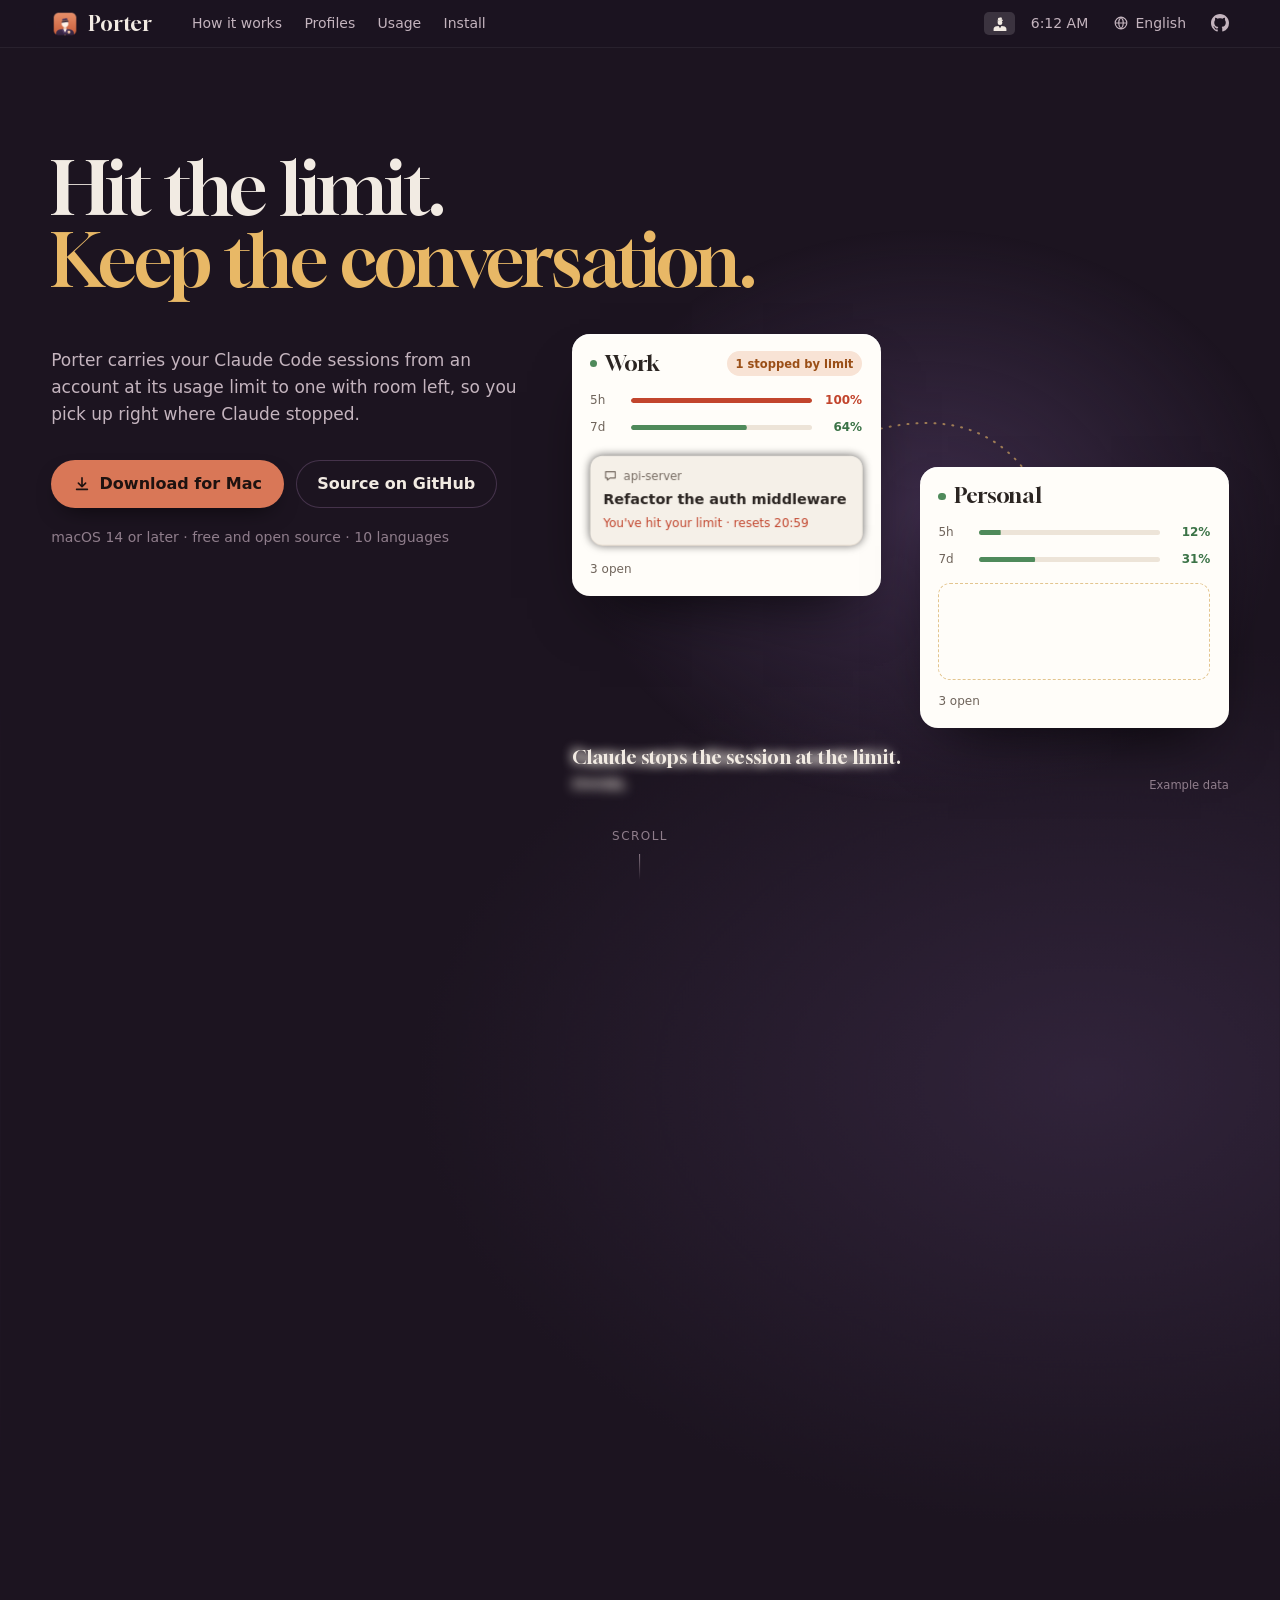
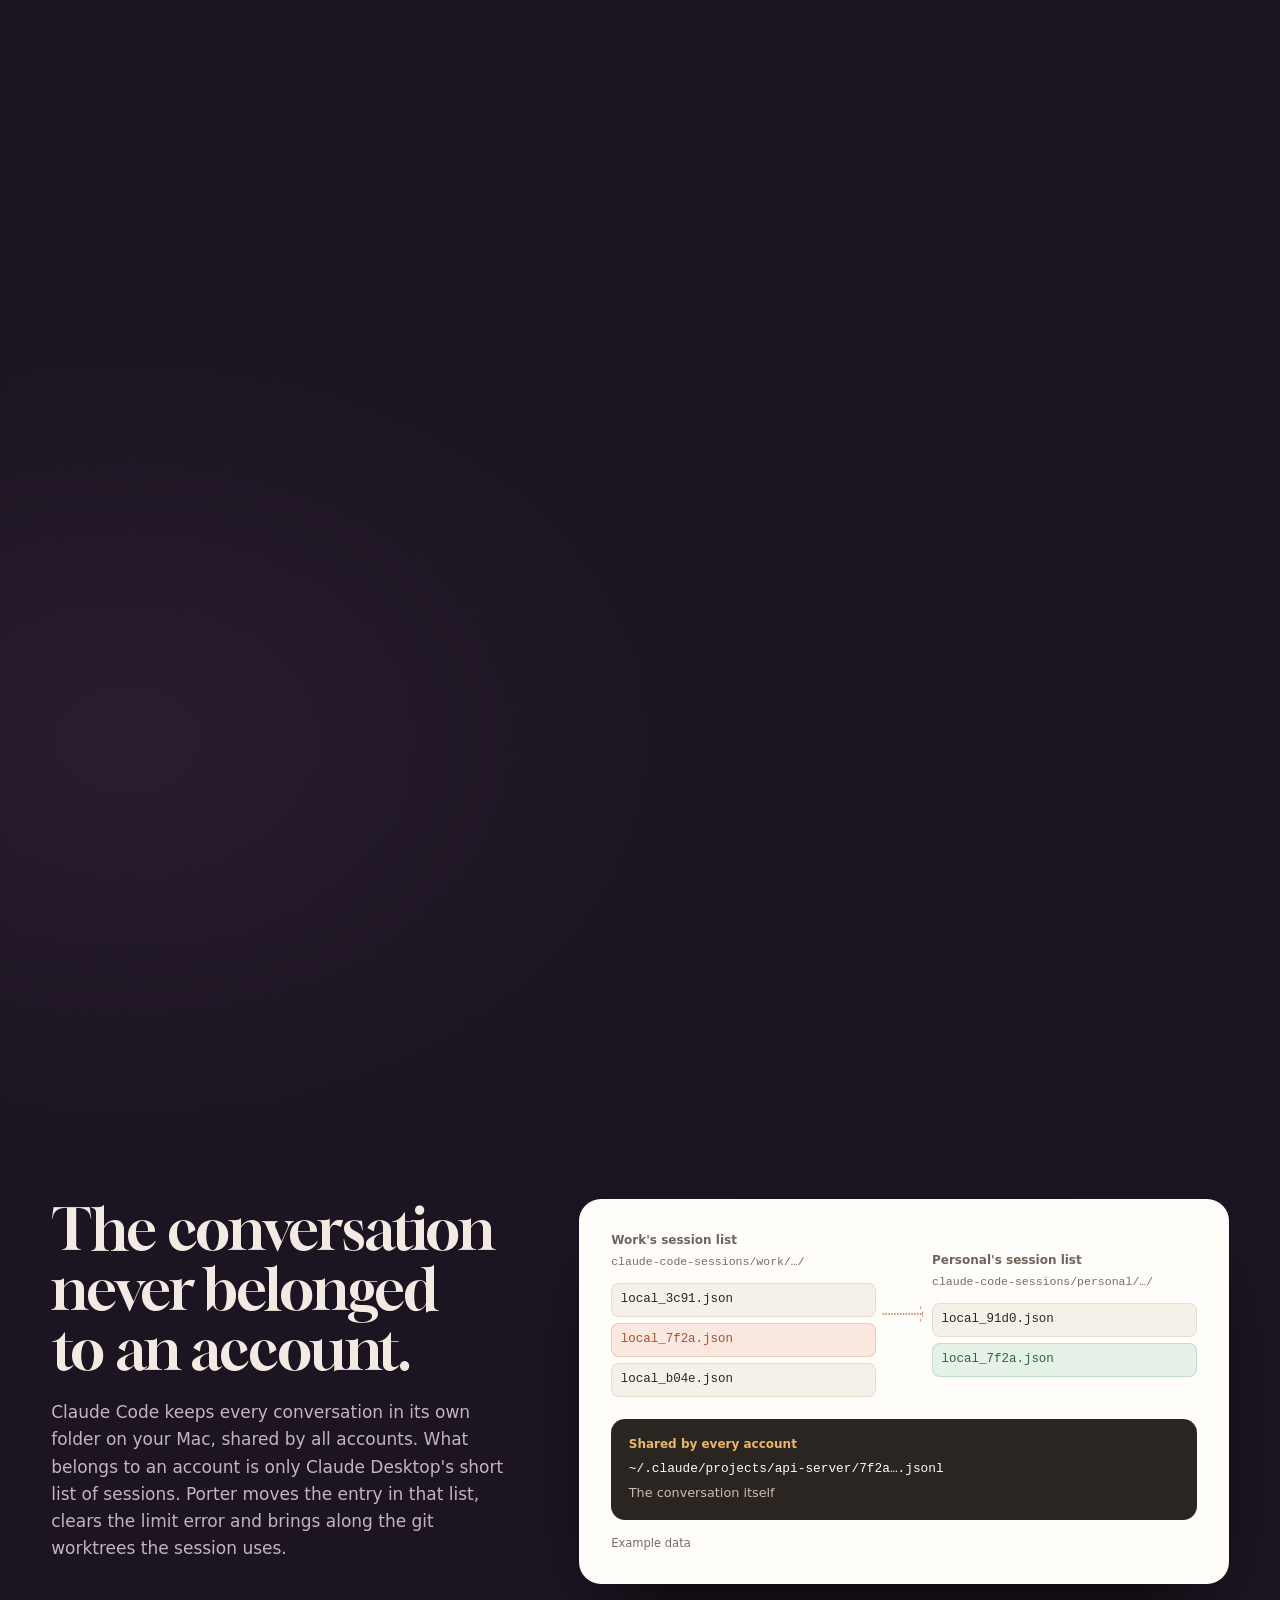
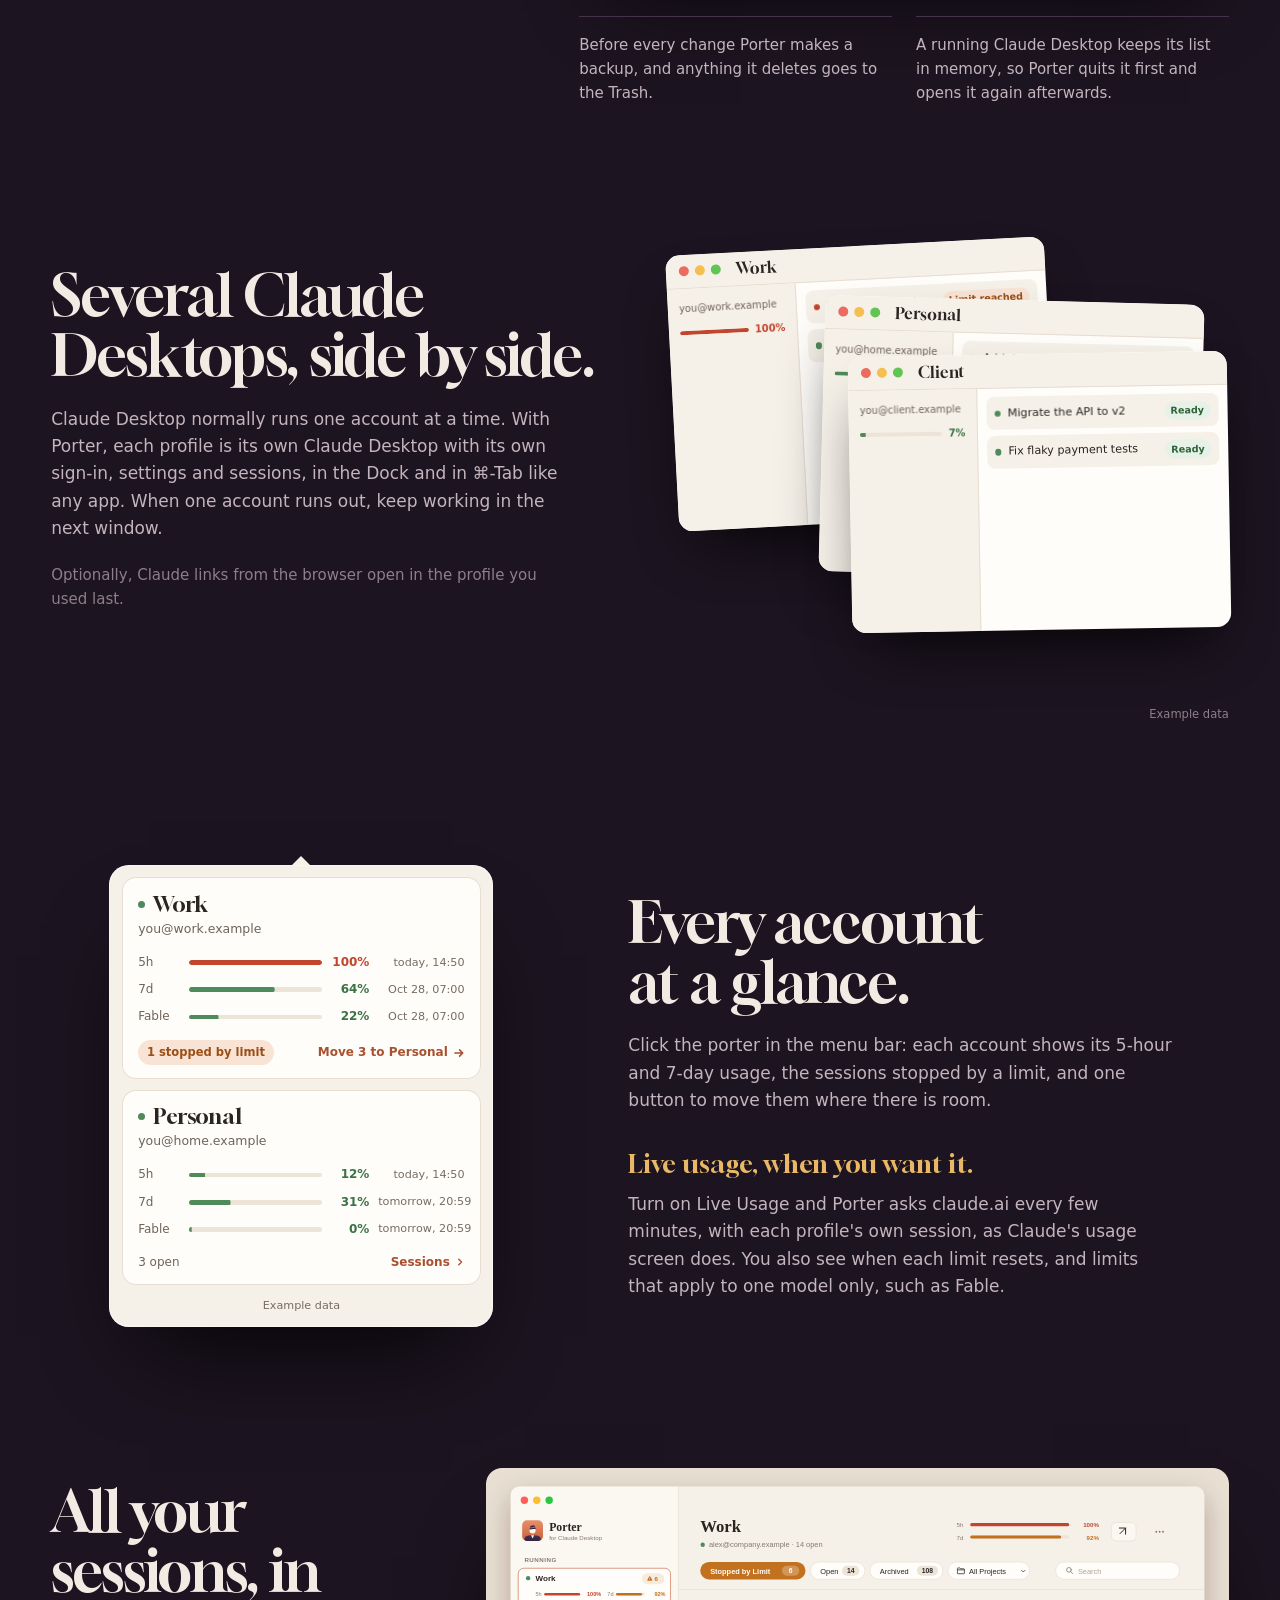
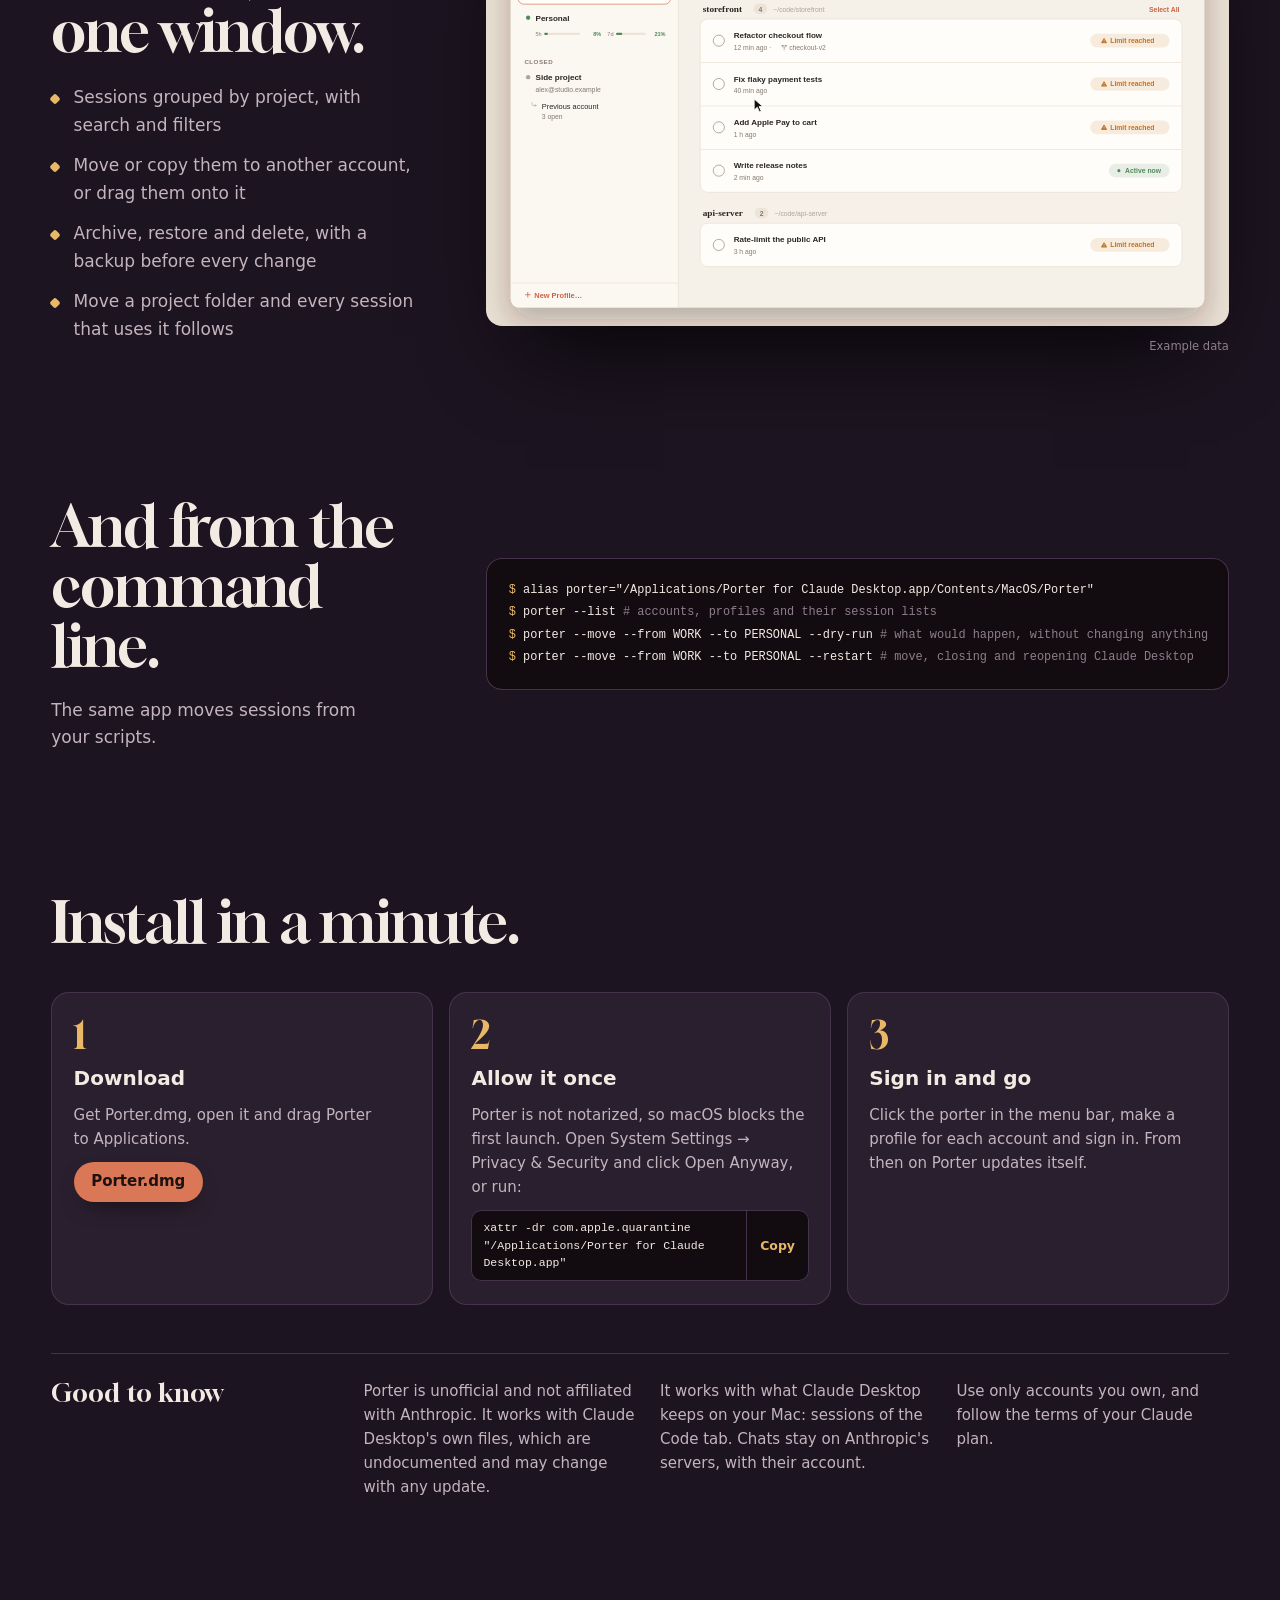
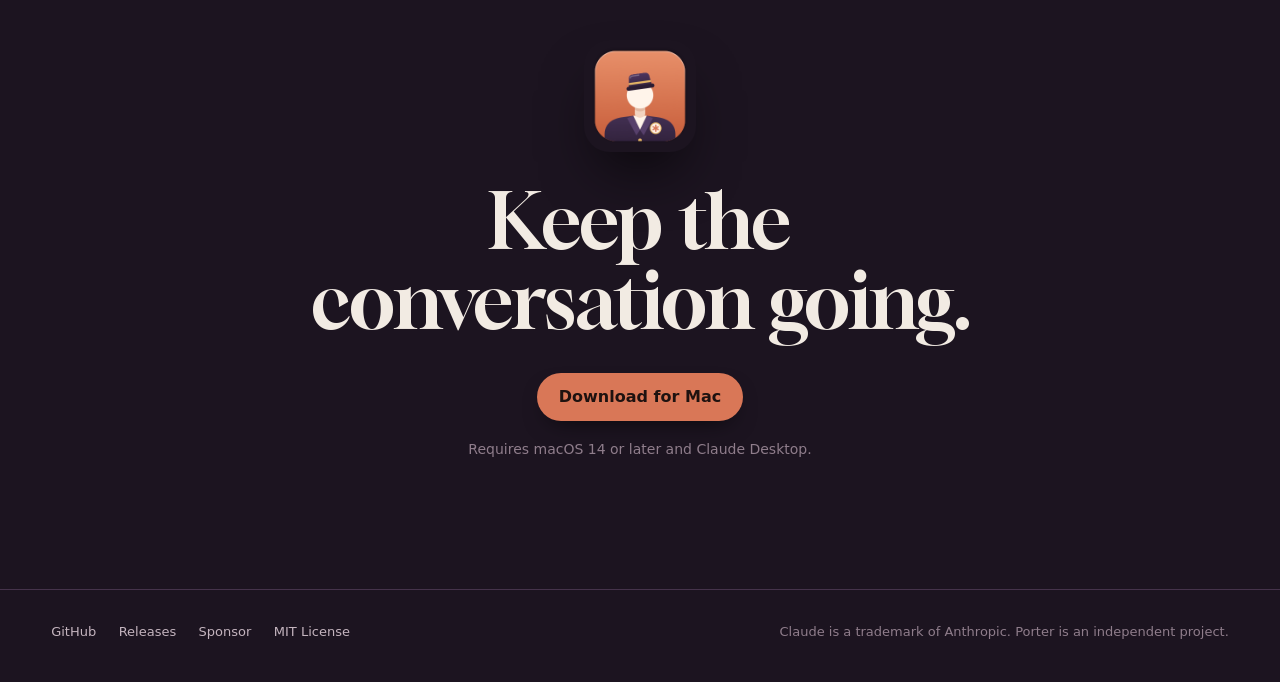
==== docs/index.html @ f5f2a13d "Add the website and review every translation The site is one page per language (all ten the app spea" ====
<!doctype html>
<html lang="en">
<head>
<meta charset="utf-8">
<meta name="viewport" content="width=device-width, initial-scale=1">
<title>Porter for Claude Desktop: move sessions when you hit the limit</title>
<meta name="description" content="Free, open-source Mac menu-bar app. When a Claude account hits its usage limit, Porter moves your Claude Code sessions to another account.">
<link rel="canonical" href="https://matteogilioli.github.io/porter-for-claude-desktop/">
<link rel="alternate" hreflang="en" href="https://matteogilioli.github.io/porter-for-claude-desktop/">
<link rel="alternate" hreflang="it" href="https://matteogilioli.github.io/porter-for-claude-desktop/it/">
<link rel="alternate" hreflang="es" href="https://matteogilioli.github.io/porter-for-claude-desktop/es/">
<link rel="alternate" hreflang="fr" href="https://matteogilioli.github.io/porter-for-claude-desktop/fr/">
<link rel="alternate" hreflang="de" href="https://matteogilioli.github.io/porter-for-claude-desktop/de/">
<link rel="alternate" hreflang="pt-BR" href="https://matteogilioli.github.io/porter-for-claude-desktop/pt-br/">
<link rel="alternate" hreflang="zh-Hans" href="https://matteogilioli.github.io/porter-for-claude-desktop/zh-hans/">
<link rel="alternate" hreflang="ja" href="https://matteogilioli.github.io/porter-for-claude-desktop/ja/">
<link rel="alternate" hreflang="ko" href="https://matteogilioli.github.io/porter-for-claude-desktop/ko/">
<link rel="alternate" hreflang="ru" href="https://matteogilioli.github.io/porter-for-claude-desktop/ru/">
<link rel="alternate" hreflang="x-default" href="https://matteogilioli.github.io/porter-for-claude-desktop/">
<meta name="theme-color" content="#1c1420">
<meta name="color-scheme" content="dark">
<meta property="og:type" content="website">
<meta property="og:site_name" content="Porter for Claude Desktop">
<meta property="og:title" content="Porter for Claude Desktop: move sessions when you hit the limit">
<meta property="og:description" content="Free, open-source Mac menu-bar app. When a Claude account hits its usage limit, Porter moves your Claude Code sessions to another account.">
<meta property="og:url" content="https://matteogilioli.github.io/porter-for-claude-desktop/">
<meta property="og:image" content="https://matteogilioli.github.io/porter-for-claude-desktop/assets/og.png">
<meta property="og:image:width" content="1200">
<meta property="og:image:height" content="630">
<meta property="og:locale" content="en_US">
<meta name="twitter:card" content="summary_large_image">
<link rel="icon" href="assets/icon.png" type="image/png">
<link rel="apple-touch-icon" href="assets/icon.png">
<link rel="preload" href="assets/fonts/gloock-latin.woff2" as="font" type="font/woff2" crossorigin>
<link rel="stylesheet" href="assets/site.css?v=8d1a0115">
<script type="application/ld+json">{"@context": "https://schema.org", "@type": "SoftwareApplication", "name": "Porter for Claude Desktop", "operatingSystem": "macOS 14 or later", "applicationCategory": "DeveloperApplication", "description": "Free, open-source Mac menu-bar app. When a Claude account hits its usage limit, Porter moves your Claude Code sessions to another account.", "url": "https://matteogilioli.github.io/porter-for-claude-desktop/", "downloadUrl": "https://github.com/matteogilioli/porter-for-claude-desktop/releases/latest/download/Porter.dmg", "codeRepository": "https://github.com/matteogilioli/porter-for-claude-desktop", "license": "https://opensource.org/licenses/MIT", "inLanguage": "en", "image": "https://matteogilioli.github.io/porter-for-claude-desktop/assets/og.png", "offers": {"@type": "Offer", "price": "0", "priceCurrency": "USD"}, "author": {"@type": "Person", "name": "Matteo Gilioli", "url": "https://github.com/matteogilioli"}}</script>
</head>
<body>
<a class="skip" href="#main">Skip to content</a>

<header class="menubar">
  <a class="brand" href="./">
    <img src="assets/icon.png" width="28" height="28" alt="">
    <span>Porter</span>
  </a>
  <nav class="menubar-nav" aria-label="Porter">
    <a href="#how">How it works</a>
    <a href="#profiles">Profiles</a>
    <a href="#usage">Usage</a>
    <a href="#install">Install</a>
  </nav>
  <div class="menubar-right">
    <span class="status-item" aria-hidden="true"><svg viewBox="0 0 180 180" width="16" height="16"><g fill="currentColor" fill-rule="evenodd"><path d="M18 180V158q0-26 34-31l22-3 16 26 16-26 22 3q34 5 34 31v22z"/><circle cx="90" cy="86" r="27"/><g transform="rotate(-8 90 52)"><path d="M68 40q0-12 12-12h20q12 0 12 12l3 16H65z"/><rect x="58" y="58" width="64" height="11" rx="5.5"/></g></g></svg></span>
    <time class="clock" aria-hidden="true"></time>
    <details class="langs">
      <summary aria-label="Language">
        <svg viewBox="0 0 20 20" width="16" height="16" aria-hidden="true"><circle cx="10" cy="10" r="7.25" fill="none" stroke="currentColor" stroke-width="1.5"/><path d="M2.75 10h14.5M10 2.75c2 2.1 2.9 4.5 2.9 7.25S12 15.15 10 17.25M10 2.75C8 4.85 7.1 7.25 7.1 10s.9 5.15 2.9 7.25" fill="none" stroke="currentColor" stroke-width="1.5"/></svg>
        <span>English</span>
      </summary>
      <ul><li><a href="" hreflang="en" lang="en" aria-current="page">English</a></li><li><a href="it/" hreflang="it" lang="it">Italiano</a></li><li><a href="es/" hreflang="es" lang="es">Español</a></li><li><a href="fr/" hreflang="fr" lang="fr">Français</a></li><li><a href="de/" hreflang="de" lang="de">Deutsch</a></li><li><a href="pt-br/" hreflang="pt-BR" lang="pt-BR">Português</a></li><li><a href="zh-hans/" hreflang="zh-Hans" lang="zh-Hans">简体中文</a></li><li><a href="ja/" hreflang="ja" lang="ja">日本語</a></li><li><a href="ko/" hreflang="ko" lang="ko">한국어</a></li><li><a href="ru/" hreflang="ru" lang="ru">Русский</a></li></ul>
    </details>
    <a class="gh" href="https://github.com/matteogilioli/porter-for-claude-desktop" aria-label="GitHub">
      <svg viewBox="0 0 16 16" width="18" height="18" aria-hidden="true"><path fill="currentColor" d="M8 0C3.58 0 0 3.58 0 8c0 3.54 2.29 6.53 5.47 7.59.4.07.55-.17.55-.38 0-.19-.01-.82-.01-1.49-2.01.37-2.53-.49-2.69-.94-.09-.23-.48-.94-.82-1.13-.28-.15-.68-.52-.01-.53.63-.01 1.08.58 1.23.82.72 1.21 1.87.87 2.33.66.07-.52.28-.87.51-1.07-1.78-.2-3.64-.89-3.64-3.95 0-.87.31-1.59.82-2.15-.08-.2-.36-1.02.08-2.12 0 0 .67-.21 2.2.82.64-.18 1.32-.27 2-.27.68 0 1.36.09 2 .27 1.53-1.04 2.2-.82 2.2-.82.44 1.1.16 1.92.08 2.12.51.56.82 1.27.82 2.15 0 3.07-1.87 3.75-3.65 3.95.29.25.54.73.54 1.48 0 1.07-.01 1.93-.01 2.2 0 .21.15.46.55.38A8.01 8.01 0 0 0 16 8c0-4.42-3.58-8-8-8Z"/></svg>
    </a>
  </div>
</header>

<main id="main">

<section class="carry" id="carry" aria-labelledby="hero-title">
  <div class="stage">
    <h1 id="hero-title"><span>Hit the limit.</span> <span class="accent">Keep the conversation.</span></h1>
    <div class="hero-copy">
      <p class="lead">Porter carries your Claude Code sessions from an account at its usage limit to one with room left, so you pick up right where Claude stopped.</p>
      <div class="actions">
        <a class="button primary" href="https://github.com/matteogilioli/porter-for-claude-desktop/releases/latest/download/Porter.dmg">
          <svg viewBox="0 0 20 20" width="18" height="18" aria-hidden="true"><path d="M10 3v10m0 0-4-4m4 4 4-4M4 16h12" fill="none" stroke="currentColor" stroke-width="1.8" stroke-linecap="round" stroke-linejoin="round"/></svg>
          Download for Mac
        </a>
        <a class="button ghost" href="https://github.com/matteogilioli/porter-for-claude-desktop">Source on GitHub</a>
      </div>
      <p class="meta">macOS 14 or later · free and open source · 10 languages</p>
    </div>

    <div class="deck" aria-label="Example accounts and session" role="img">
      <svg class="path" aria-hidden="true"><path class="path-track"/><path class="path-ink"/></svg>

      <article class="account account-a" aria-hidden="true">
        <header><span class="dot"></span><p class="name">Work</p><span class="badge warn">1 stopped by limit</span></header>
        <div class="bars">
          <div class="bar"><span>5h</span><i style="--v:100" data-tone="red"></i><b>100%</b></div>
          <div class="bar"><span>7d</span><i style="--v:64" data-tone="green"></i><b>64%</b></div>
        </div>
        <div class="slot slot-a"></div>
        <footer><span class="count-a" data-before="3 open" data-after="3 open">3 open</span></footer>
      </article>

      <article class="account account-b" aria-hidden="true">
        <header><span class="dot"></span><p class="name">Personal</p></header>
        <div class="bars">
          <div class="bar"><span>5h</span><i class="b5" style="--v:12" data-tone="green"></i><b class="b5n">12%</b></div>
          <div class="bar"><span>7d</span><i style="--v:31" data-tone="green"></i><b>31%</b></div>
        </div>
        <div class="slot slot-b"></div>
        <footer><span class="count-b" data-before="3 open" data-after="4 open">3 open</span></footer>
      </article>

      <article class="session" aria-hidden="true">
        <img class="porter-ride" src="assets/icon.png" width="34" height="34" alt="">
        <div class="session-top">
          <svg viewBox="0 0 16 16" width="14" height="14"><path d="M2.5 3.5h11v7h-6l-3 2.5v-2.5h-2z" fill="none" stroke="currentColor" stroke-width="1.3" stroke-linejoin="round"/></svg>
          <span class="session-project">api-server</span>
        </div>
        <p class="session-title">Refactor the auth middleware</p>
        <p class="session-status">
          <span class="status-error">You&#x27;ve hit your limit · resets 20:59</span>
          <span class="status-ok">Ready to continue</span>
        </p>
      </article>

      <p class="demo-note">Example data</p>
      <ol class="steps">
        <li>Claude stops the session at the limit.</li>
        <li>Porter carries it to an account with room.</li>
        <li>Same conversation, new account.</li>
      </ol>
    </div>
    <span class="scroll-hint" aria-hidden="true">Scroll</span>
  </div>
</section>

<section class="how" id="how" aria-labelledby="how-title">
  <div class="how-copy">
    <h2 id="how-title">The conversation never belonged to an account.</h2>
    <p>Claude Code keeps every conversation in its own folder on your Mac, shared by all accounts. What belongs to an account is only Claude Desktop&#x27;s short list of sessions. Porter moves the entry in that list, clears the limit error and brings along the git worktrees the session uses.</p>
  </div>
  <figure class="ledger" aria-hidden="true">
    <div class="ledger-lists">
      <div class="ledger-list">
        <p class="ledger-label">Work&#x27;s session list</p>
        <code>claude-code-sessions/work/…/</code>
        <ul>
          <li><code>local_3c91.json</code></li>
          <li class="moving"><code>local_7f2a.json</code></li>
          <li><code>local_b04e.json</code></li>
        </ul>
      </div>
      <div class="ledger-arrow"><svg viewBox="0 0 120 24" preserveAspectRatio="none"><path d="M2 12h112m0 0-8-7m8 7-8 7" fill="none" stroke="currentColor" stroke-width="1.5" stroke-dasharray="3 5" stroke-linecap="round"/></svg></div>
      <div class="ledger-list">
        <p class="ledger-label">Personal&#x27;s session list</p>
        <code>claude-code-sessions/personal/…/</code>
        <ul>
          <li><code>local_91d0.json</code></li>
          <li class="landing"><code>local_7f2a.json</code></li>
        </ul>
      </div>
    </div>
    <div class="ledger-shelf">
      <p class="ledger-label">Shared by every account</p>
      <code>~/.claude/projects/api-server/7f2a….jsonl</code>
      <span>The conversation itself</span>
    </div>
    <figcaption>Example data</figcaption>
  </figure>
  <ul class="how-notes">
    <li>Before every change Porter makes a backup, and anything it deletes goes to the Trash.</li>
    <li>A running Claude Desktop keeps its list in memory, so Porter quits it first and opens it again afterwards.</li>
  </ul>
</section>

<section class="profiles" id="profiles" aria-labelledby="profiles-title">
  <div class="profiles-copy">
    <h2 id="profiles-title">Several Claude Desktops, side by side.</h2>
    <p>Claude Desktop normally runs one account at a time. With Porter, each profile is its own Claude Desktop with its own sign-in, settings and sessions, in the Dock and in ⌘-Tab like any app. When one account runs out, keep working in the next window.</p>
    <p class="aside">Optionally, Claude links from the browser open in the profile you used last.</p>
  </div>
  <div class="windows" aria-hidden="true">
    <div class="win w1"><div class="win-bar"><i></i><i></i><i></i><span>Work</span></div>
      <div class="win-body"><aside><p class="w-acc">you@work.example</p><div class="w-bar"><i style="--v:100" data-tone="red"></i><b>100%</b></div></aside><ul><li><span class="s-dot stop"></span><span class="s-title">Refactor the auth middleware</span><span class="pill stop">Limit reached</span></li><li><span class="s-dot ok"></span><span class="s-title">Fix flaky payment tests</span><span class="pill ok">Ready</span></li></ul></div></div>
    <div class="win w2"><div class="win-bar"><i></i><i></i><i></i><span>Personal</span></div>
      <div class="win-body"><aside><p class="w-acc">you@home.example</p><div class="w-bar"><i style="--v:18" data-tone="green"></i><b>18%</b></div></aside><ul><li><span class="s-dot ok"></span><span class="s-title">Add dark mode to settings</span><span class="pill ok">Ready</span></li><li><span class="s-dot ok"></span><span class="s-title">Write the release notes</span><span class="pill ok">Ready</span></li></ul></div></div>
    <div class="win w3"><div class="win-bar"><i></i><i></i><i></i><span>Client</span></div>
      <div class="win-body"><aside><p class="w-acc">you@client.example</p><div class="w-bar"><i style="--v:7" data-tone="green"></i><b>7%</b></div></aside><ul><li><span class="s-dot ok"></span><span class="s-title">Migrate the API to v2</span><span class="pill ok">Ready</span></li><li><span class="s-dot ok"></span><span class="s-title">Fix flaky payment tests</span><span class="pill ok">Ready</span></li></ul></div></div>
  </div>
  <p class="example-note">Example data</p>
</section>

<section class="usage" id="usage" aria-labelledby="usage-title">
  <div class="panel" aria-label="Example data" role="img">
    <div class="panel-card">
      <header><span class="dot on"></span><p class="name">Work</p></header>
      <p class="mail">you@work.example</p>
      <div class="bars wide">
        <div class="bar"><span>5h</span><i style="--v:100" data-tone="red"></i><b>100%</b><time>today, 14:50</time></div>
        <div class="bar"><span>7d</span><i style="--v:64" data-tone="green"></i><b>64%</b><time>Oct 28, 07:00</time></div>
        <div class="bar"><span>Fable</span><i style="--v:22" data-tone="green"></i><b>22%</b><time>Oct 28, 07:00</time></div>
      </div>
      <footer><span class="badge warn">1 stopped by limit</span><a class="panel-move">Move 3 to Personal <svg viewBox="0 0 16 16" width="12" height="12" aria-hidden="true"><path fill="none" stroke="currentColor" stroke-width="2" stroke-linecap="round" stroke-linejoin="round" d="M2.5 8H13M8.8 3.8 13 8l-4.2 4.2"/></svg></a></footer>
    </div>
    <div class="panel-card">
      <header><span class="dot on"></span><p class="name">Personal</p></header>
      <p class="mail">you@home.example</p>
      <div class="bars wide">
        <div class="bar"><span>5h</span><i class="live" style="--v:12" data-tone="green"></i><b class="live-n">12%</b><time>today, 14:50</time></div>
        <div class="bar"><span>7d</span><i style="--v:31" data-tone="green"></i><b>31%</b><time>tomorrow, 20:59</time></div>
        <div class="bar"><span>Fable</span><i style="--v:0" data-tone="green"></i><b>0%</b><time>tomorrow, 20:59</time></div>
      </div>
      <footer><span>3 open</span><a class="panel-link">Sessions <svg viewBox="0 0 16 16" width="10" height="10" aria-hidden="true"><path fill="none" stroke="currentColor" stroke-width="2.2" stroke-linecap="round" stroke-linejoin="round" d="m6 3.5 4.5 4.5L6 12.5"/></svg></a></footer>
    </div>
    <p class="example">Example data</p>
  </div>
  <div class="usage-copy">
    <h2 id="usage-title">Every account at a glance.</h2>
    <p>Click the porter in the menu bar: each account shows its 5-hour and 7-day usage, the sessions stopped by a limit, and one button to move them where there is room.</p>
    <h3>Live usage, when you want it.</h3>
    <p>Turn on Live Usage and Porter asks claude.ai every few minutes, with each profile&#x27;s own session, as Claude&#x27;s usage screen does. You also see when each limit resets, and limits that apply to one model only, such as Fable.</p>
  </div>
</section>

<section class="window" aria-labelledby="window-title">
  <div class="window-copy">
    <h2 id="window-title">All your sessions, in one window.</h2>
    <ul><li>Sessions grouped by project, with search and filters</li><li>Move or copy them to another account, or drag them onto it</li><li>Archive, restore and delete, with a backup before every change</li><li>Move a project folder and every session that uses it follows</li></ul>
  </div>
  <figure class="window-figure">
    <img class="window-shot" src="assets/window.svg" width="1200" height="740" loading="lazy" alt="Porter&#x27;s main window: accounts in a sidebar, sessions grouped by project, and an action bar with Archive, Delete and Move To">
    <figcaption>Example data</figcaption>
  </figure>
</section>

<section class="cli" aria-labelledby="cli-title">
  <div class="cli-copy">
    <h2 id="cli-title">And from the command line.</h2>
    <p>The same app moves sessions from your scripts.</p>
  </div>
  <pre class="terminal"><code><span class="line"><span class="prompt">$</span> <span class="nw">alias</span> <span class="arg-path">porter="/Applications/Porter for Claude Desktop.app/Contents/MacOS/Porter"</span></span><span class="line"><span class="prompt">$</span> <span class="nw">porter</span> <span class="nw">--list</span> <span class="c"># accounts, profiles and their session lists</span></span><span class="line"><span class="prompt">$</span> <span class="nw">porter</span> <span class="nw">--move</span> <span class="nw">--from WORK</span> <span class="nw">--to PERSONAL</span> <span class="nw">--dry-run</span> <span class="c"># what would happen, without changing anything</span></span><span class="line"><span class="prompt">$</span> <span class="nw">porter</span> <span class="nw">--move</span> <span class="nw">--from WORK</span> <span class="nw">--to PERSONAL</span> <span class="nw">--restart</span> <span class="c"># move, closing and reopening Claude Desktop</span></span></code></pre>
</section>

<section class="install" id="install" aria-labelledby="install-title">
  <h2 id="install-title">Install in a minute.</h2>
  <ol class="install-steps">
    <li>
      <h3>Download</h3>
      <p>Get Porter.dmg, open it and drag Porter to Applications.</p>
      <a class="button primary small" href="https://github.com/matteogilioli/porter-for-claude-desktop/releases/latest/download/Porter.dmg">Porter.dmg</a>
    </li>
    <li>
      <h3>Allow it once</h3>
      <p>Porter is not notarized, so macOS blocks the first launch. Open System Settings → Privacy &amp; Security and click Open Anyway, or run:</p>
      <div class="cmd"><code id="xattr">xattr -dr com.apple.quarantine "/Applications/Porter for Claude Desktop.app"</code><button type="button" class="copy" data-copy="xattr" data-done="Copied">Copy</button></div>
    </li>
    <li>
      <h3>Sign in and go</h3>
      <p>Click the porter in the menu bar, make a profile for each account and sign in. From then on Porter updates itself.</p>
    </li>
  </ol>
  <aside class="honest" aria-labelledby="honest-title">
    <h3 id="honest-title">Good to know</h3>
    <ul>
      <li>Porter is unofficial and not affiliated with Anthropic. It works with Claude Desktop&#x27;s own files, which are undocumented and may change with any update.</li>
      <li>It works with what Claude Desktop keeps on your Mac: sessions of the Code tab. Chats stay on Anthropic&#x27;s servers, with their account.</li>
      <li>Use only accounts you own, and follow the terms of your Claude plan.</li>
    </ul>
  </aside>
</section>

<section class="close" aria-labelledby="close-title">
  <img src="assets/icon.png" width="112" height="112" alt="">
  <h2 id="close-title">Keep the conversation going.</h2>
  <a class="button primary" href="https://github.com/matteogilioli/porter-for-claude-desktop/releases/latest/download/Porter.dmg">Download for Mac</a>
  <p class="meta">Requires macOS 14 or later and Claude Desktop.</p>
</section>

</main>

<footer class="foot">
  <nav aria-label="Links">
    <a href="https://github.com/matteogilioli/porter-for-claude-desktop">GitHub</a>
    <a href="https://github.com/matteogilioli/porter-for-claude-desktop/releases">Releases</a>
    <a href="https://github.com/sponsors/matteogilioli">Sponsor</a>
    <a href="https://github.com/matteogilioli/porter-for-claude-desktop/blob/main/LICENSE">MIT License</a>
  </nav>
  <p>Claude is a trademark of Anthropic. Porter is an independent project.</p>
</footer>

<script src="assets/site.js?v=db3989b0" defer></script>
</body>
</html>
---- docs/assets/site.css ----
@font-face {
  font-family: "Gloock";
  font-style: normal;
  font-weight: 400;
  font-display: swap;
  src: url("fonts/gloock-latin-ext.woff2") format("woff2");
  unicode-range: U+0100-02BA, U+02BD-02C5, U+02C7-02CC, U+02CE-02D7, U+02DD-02FF, U+0304, U+0308, U+0329, U+1D00-1DBF, U+1E00-1E9F, U+1EF2-1EFF, U+2020, U+20A0-20AB, U+20AD-20C0, U+2113, U+2C60-2C7F, U+A720-A7FF;
}
@font-face {
  font-family: "Gloock";
  font-style: normal;
  font-weight: 400;
  font-display: swap;
  src: url("fonts/gloock-latin.woff2") format("woff2");
  unicode-range: U+0000-00FF, U+0131, U+0152-0153, U+02BB-02BC, U+02C6, U+02DA, U+02DC, U+0304, U+0308, U+0329, U+2000-206F, U+20AC, U+2122, U+2191, U+2193, U+2212, U+2215, U+FEFF, U+FFFD;
}

/* Gloock has no Cyrillic: Russian display text takes Prata, another high-contrast serif. */
@font-face {
  font-family: "Prata";
  font-style: normal;
  font-weight: 400;
  font-display: swap;
  src: url("fonts/prata-cyrillic.woff2") format("woff2");
  unicode-range: U+0301, U+0400-045F, U+0490-0491, U+04B0-04B1, U+2116;
}

:root {
  /* The lobby at night: the porter's uniform, darkened. */
  --night: #1c1420;
  --night-2: #2a1f2e;
  --plum: #34263a;
  --plum-line: #45334b;
  --uniform: #57406b;
  /* The app's paper, lit. */
  --paper: #fffdf9;
  --paper-2: #f5f0e8;
  --paper-line: #e7ddd1;
  --ink: #2b2522;
  --ink-2: #6f645b;
  --ink-3: #776c63;
  /* On the night ground. */
  --text: #f2ebe3;
  --text-2: #c4b4be;
  --text-3: #8f7d8b;
  --terra: #d97757;
  --terra-deep: #c96442;
  --brass: #e8b866;
  --green: #4f8a5b;
  --green-ink: #3b7347;
  --green-l: #7cc08a;
  --orange: #c2711f;
  --red: #c2452d;
  --red-l: #ef7a62;

  --display: "Gloock", "Prata", ui-serif, "New York", Georgia, serif;
  --sans: -apple-system, BlinkMacSystemFont, "SF Pro Text", "Hiragino Sans", "PingFang SC", "Apple SD Gothic Neo", "Segoe UI", system-ui, sans-serif;
  --mono: ui-monospace, "SF Mono", Menlo, Consolas, monospace;

  --gutter: clamp(1rem, 4vw, 3.5rem);
  --max: 76rem;
  --ease: cubic-bezier(.16, 1, .3, 1);
  color-scheme: dark;
}

/* CJK pages take a serif made for their script; anywhere else these faces would set Latin and Cyrillic full-width. */
:root:lang(ja) { --display: "Gloock", "Hiragino Mincho ProN", serif; }
:root:lang(zh-Hans) { --display: "Gloock", "Songti SC", "STSong", serif; }
:root:lang(ko) { --display: "Gloock", "AppleMyungjo", "Nanum Myeongjo", serif; }
:lang(ja) :is(h1, h2, h3, p, li) { word-break: auto-phrase; }
:is(:lang(ja), :lang(zh-Hans), :lang(ko)) .stage > h1 { font-size: clamp(2.3rem, 4.4vw, 4.4rem); line-height: 1.12; }
:is(:lang(zh-Hans), :lang(ko)) .stage > h1 span { white-space: nowrap; }

*, *::before, *::after { box-sizing: border-box; }
html { -webkit-text-size-adjust: 100%; scroll-behavior: smooth; scroll-padding-top: 4rem; }
@media (prefers-reduced-motion: reduce) { html { scroll-behavior: auto; } }
body {
  margin: 0;
  /* A second lamp further down the lobby, so the plum carries past the hero. */
  background:
    radial-gradient(60rem 40rem at 85% 120vh, rgb(87 64 107 / .35), transparent 70%),
    radial-gradient(50rem 36rem at 10% 260vh, rgb(87 64 107 / .22), transparent 70%),
    var(--night);
  color: var(--text);
  font: 400 1.0625rem/1.6 var(--sans);
  -webkit-font-smoothing: antialiased;
  text-rendering: optimizeLegibility;
  overflow-x: clip;
}
::selection { background: var(--brass); color: var(--night); }
:focus-visible { outline: 2px solid var(--brass); outline-offset: 3px; border-radius: 6px; }
html { scrollbar-color: var(--plum-line) var(--night); }
img, svg { display: block; max-width: 100%; }
a { color: inherit; text-underline-offset: .2em; text-decoration-thickness: 1px; }
h1, h2, h3 { margin: 0; font-weight: 400; text-wrap: balance; }
h2 { font: 400 clamp(2.1rem, 4.6vw, 3.6rem)/1.04 var(--display); letter-spacing: -.02em; }
h3 { font: 600 1.25rem/1.3 var(--sans); }
p { margin: 0; text-wrap: pretty; }
code, pre { font-family: var(--mono); font-size: .875em; }

.skip { position: absolute; left: 1rem; top: -3rem; z-index: 50; background: var(--brass); color: var(--night); padding: .5rem .9rem; border-radius: 8px; font-weight: 600; text-decoration: none; }
.skip:focus { top: .75rem; }

/* Menu bar: the strip Porter lives in. */
.menubar {
  position: sticky; top: 0; z-index: 30;
  display: flex; align-items: center; gap: 1.5rem;
  height: 3rem; padding: 0 var(--gutter);
  background: rgb(28 20 32 / .78);
  -webkit-backdrop-filter: saturate(1.4) blur(18px);
  backdrop-filter: saturate(1.4) blur(18px);
  border-bottom: 1px solid rgb(255 255 255 / .06);
  font-size: .875rem;
}
.brand { display: flex; align-items: center; gap: .55rem; text-decoration: none; font: 400 1.25rem/1 var(--display); }
.brand img { border-radius: 7px; }
.menubar-nav { display: flex; gap: 1.4rem; margin-left: 1rem; }
.menubar-nav a, .gh { color: var(--text-2); text-decoration: none; transition: color .2s; }
.menubar-nav a:hover, .gh:hover { color: var(--text); }
.menubar-right { margin-left: auto; display: flex; align-items: center; gap: 1rem; }
/* Porter's own status item, highlighted as when its panel is open. */
.status-item { display: grid; place-items: center; width: 1.9rem; height: 1.45rem; border-radius: 5px; color: var(--text); background: rgb(255 255 255 / .14); }
.clock { color: var(--text-2); font-variant-numeric: tabular-nums; min-width: 2.6rem; text-align: right; }
.langs { position: relative; }
.langs summary { list-style: none; display: flex; align-items: center; gap: .4rem; cursor: pointer; color: var(--text-2); padding: .35rem .55rem; border-radius: 7px; }
.langs summary::-webkit-details-marker { display: none; }
.langs summary:hover, .langs[open] summary { color: var(--text); background: rgb(255 255 255 / .06); }
.langs ul {
  position: absolute; right: 0; top: calc(100% + .4rem); margin: 0; padding: .35rem; list-style: none;
  min-width: 11rem; background: var(--paper); color: var(--ink); border-radius: 12px;
  box-shadow: 0 18px 40px -12px rgb(0 0 0 / .55), 0 2px 6px rgb(0 0 0 / .2);
}
.langs li a { display: block; padding: .45rem .7rem; border-radius: 7px; text-decoration: none; }
.langs li a:hover { background: var(--paper-2); }
.langs li a[aria-current] { color: var(--terra-deep); font-weight: 600; }

/* Buttons */
.button {
  display: inline-flex; align-items: center; gap: .55rem;
  min-height: 3rem; padding: 0 1.35rem; border-radius: 999px;
  font: 600 1rem/1 var(--sans); text-decoration: none; white-space: nowrap;
  transition: transform .25s var(--ease), background-color .2s, box-shadow .25s var(--ease), color .2s;
}
.button.primary { background: var(--terra); color: #1e1210; box-shadow: 0 10px 24px -12px rgb(0 0 0 / .8); }
.button.primary:hover { background: #e3876a; transform: translateY(-1px); box-shadow: 0 16px 30px -12px rgb(0 0 0 / .85); }
.button.primary:active { transform: translateY(0); }
.button.ghost { color: var(--text); box-shadow: inset 0 0 0 1px var(--plum-line); }
.button.ghost:hover { background: rgb(255 255 255 / .05); }
.button.small { min-height: 2.5rem; padding: 0 1.1rem; font-size: .9375rem; }

/* The carry: one sticky stage scrubbed by scroll. */
.carry { position: relative; height: 290vh; }
.stage {
  position: sticky; top: 3rem; height: calc(100vh - 3rem); min-height: 36rem;
  display: grid; grid-template-columns: minmax(0, 5fr) minmax(0, 7fr); grid-template-areas: "title title" "copy deck";
  grid-template-rows: auto auto; align-content: center; align-items: center; column-gap: clamp(1.5rem, 4vw, 4rem); row-gap: clamp(.5rem, 2vh, 1.5rem);
  max-width: calc(var(--max) + 2 * var(--gutter)); margin: 0 auto; padding: 0 var(--gutter);
}
.stage::before {
  /* Lamplight behind the deck. */
  content: ""; position: absolute; inset: 10% -10% 0 35%; z-index: -1; pointer-events: none;
  background: radial-gradient(closest-side, rgb(87 64 107 / .55), transparent 75%);
}
.stage > h1 { grid-area: title; font: 400 clamp(2.9rem, 5.6vw, 5.5rem)/1 var(--display); letter-spacing: -.025em; }
.stage > h1 span { display: block; }
.stage > h1 .accent { color: var(--brass); }
.hero-copy { grid-area: copy; align-self: start; padding-top: 2rem; }
.deck { grid-area: deck; }
.lead { margin-top: 0; max-width: 30rem; font-size: clamp(1.0625rem, 1.3vw, 1.2rem); color: var(--text-2); }
.actions { display: flex; flex-wrap: wrap; gap: .75rem; margin-top: 2rem; }
.meta { margin-top: 1.1rem; font-size: .875rem; color: var(--text-3); }

.deck { position: relative; height: min(30rem, 60vh); min-height: 22rem; }
/* Behind the cards: the route shows where it crosses open space. */
.path { position: absolute; inset: 0; width: 100%; height: 100%; overflow: visible; pointer-events: none; }
.path-track { fill: none; stroke: rgb(232 184 102 / .6); stroke-width: 2; stroke-dasharray: 1 8; stroke-linecap: round; }
.path-ink { fill: none; stroke: var(--brass); stroke-width: 2; stroke-linecap: round; filter: drop-shadow(0 0 6px rgb(232 184 102 / .5)); }

.account {
  position: absolute; width: min(20rem, 47%);
  background: var(--paper); color: var(--ink); border-radius: 18px; padding: 1.1rem 1.15rem 1rem;
  box-shadow: 0 30px 60px -28px rgb(0 0 0 / .8), 0 2px 0 rgb(255 255 255 / .6) inset;
}
.account-a { left: 0; top: 4%; }
.account-b { right: 0; bottom: 14%; }
.account header, .panel-card header { display: flex; align-items: center; gap: .5rem; }
.account .name, .panel-card .name { font: 400 1.35rem/1.1 var(--display); letter-spacing: -.01em; }
.dot { width: .45rem; height: .45rem; border-radius: 50%; background: var(--green); flex: none; }
.badge { display: inline-block; min-width: 0; overflow: hidden; text-overflow: ellipsis; margin-left: auto; padding: .2rem .55rem; border-radius: 999px; font-size: .72rem; font-weight: 600; white-space: nowrap; }
.badge.warn { background: #f8e3d5; color: #9a4f17; }
.account-a .badge { transition: opacity .4s var(--ease), transform .4s var(--ease); }
.carry[data-landed] .account-a .badge { opacity: 0; transform: scale(.9); visibility: hidden; transition: opacity .4s var(--ease), transform .4s var(--ease), visibility 0s .4s; }
.bars { display: grid; gap: .5rem; margin-top: .9rem; }
.bar { display: grid; grid-template-columns: 2rem 1fr 2.6rem; align-items: center; gap: .55rem; font-size: .75rem; }
.bar span { color: var(--ink-2); font-weight: 500; }
.bar b { text-align: right; font-weight: 600; font-variant-numeric: tabular-nums; }
.bar i { position: relative; height: .3rem; border-radius: 999px; background: #ede4d8; overflow: hidden; }
.bar i::after { content: ""; position: absolute; inset: 0; border-radius: inherit; background: var(--tone); transform-origin: left; transform: scaleX(max(.02, calc(var(--v) / 100))); transition: transform .6s var(--ease); }
.bar i[data-tone="green"] { --tone: var(--green); }
.bar i[data-tone="orange"] { --tone: var(--orange); }
.bar i[data-tone="red"] { --tone: var(--red); }
.bar i[data-tone="green"] + b { color: var(--green-ink); }
.bar i[data-tone="orange"] + b { color: var(--orange); }
.bar i[data-tone="red"] + b { color: var(--red); }
/* Room for the session: the empty one is a dashed landing spot. */
.slot { height: 5.4rem; margin-top: .9rem; border-radius: 12px; border: 1.5px dashed transparent; transition: border-color .4s; }
.slot-b { border-color: #e3c58f; }
.carry[data-landed] .slot-b { border-color: transparent; }
.carry[data-lifted] .slot-a, .carry[data-landed] .slot-a { border-color: #e3c58f; }
.account footer { margin-top: .75rem; font-size: .75rem; color: var(--ink-2); }

.session {
  position: absolute; left: 0; top: 0; width: 17rem; z-index: 2;
  background: var(--paper-2); color: var(--ink); border-radius: 12px; padding: .7rem .8rem .75rem;
  box-shadow: 0 1px 0 var(--paper-line), 0 calc(var(--lift, 0) * 26px) calc(10px + var(--lift, 0) * 40px) calc(var(--lift, 0) * -14px) rgb(0 0 0 / .65);
  transform: translate3d(var(--x, 0), var(--y, 0), 0) rotate(var(--r, 0deg)) scale(calc(1 + var(--lift, 0) * .06));
  will-change: transform;
}
.porter-ride {
  position: absolute; right: -.9rem; top: -1rem; border-radius: 9px;
  box-shadow: 0 8px 18px -6px rgb(0 0 0 / .6);
  opacity: var(--lift, 0); transform: translateY(calc((1 - var(--lift, 0)) * 8px)) rotate(calc(var(--lift, 0) * 6deg)) scale(calc(.7 + var(--lift, 0) * .3));
}
.session-top { display: flex; align-items: center; gap: .4rem; color: var(--ink-3); font-size: .72rem; }
.session-title { margin-top: .25rem; font-weight: 600; font-size: .9rem; line-height: 1.3; }
.session-status { position: relative; margin-top: .35rem; font-size: .75rem; min-height: 1.2em; }
.status-error, .status-ok { display: block; transition: opacity .45s var(--ease), filter .45s var(--ease), transform .45s var(--ease); }
.status-error { color: var(--red); }
.status-ok { position: absolute; inset: 0; color: var(--green-ink); opacity: 0; filter: blur(4px); transform: translateY(4px); visibility: hidden; }
.status-ok::before { content: ""; display: inline-block; width: .42rem; height: .42rem; margin-right: .4rem; border-radius: 50%; background: var(--green); vertical-align: .05em; box-shadow: 0 0 0 3px rgb(79 138 91 / .18); }
.carry[data-landed] .status-error { opacity: 0; filter: blur(4px); transform: translateY(-4px); visibility: hidden; transition: opacity .45s var(--ease), filter .45s var(--ease), transform .45s var(--ease), visibility 0s .45s; }
.carry[data-landed] .status-ok { opacity: 1; filter: none; transform: none; visibility: visible; }

.demo-note, .example-note, .ledger figcaption, .window-figure figcaption { font-size: .72rem; color: var(--text-3); }
.demo-note { position: absolute; right: 0; bottom: 0; }
.ledger figcaption { margin-top: .9rem; color: var(--ink-3); }
.window-figure { margin: 0; }
.window-figure figcaption, .example-note { margin-top: .7rem; text-align: right; }
.example-note { grid-column: 2; }
.steps { position: absolute; left: 0; bottom: 0; margin: 0; padding: 0; list-style: none; display: grid; width: 52%; }
.steps li {
  grid-area: 1 / 1; font: 400 clamp(1.05rem, 1.5vw, 1.3rem)/1.3 var(--display); color: var(--text);
  opacity: 0; transform: translateY(.6rem); filter: blur(6px);
  transition: opacity .5s var(--ease), transform .5s var(--ease), filter .5s var(--ease);
}
.carry[data-step="1"] .steps li:nth-child(1),
.carry[data-step="2"] .steps li:nth-child(2),
.carry[data-step="3"] .steps li:nth-child(3) { opacity: 1; transform: none; filter: none; }
.scroll-hint {
  position: absolute; left: 50%; bottom: 1.25rem; translate: -50% 0;
  font-size: .75rem; letter-spacing: .12em; text-transform: uppercase; color: var(--text-3);
  transition: opacity .4s;
}
.scroll-hint::after { content: ""; display: block; width: 1px; height: 1.6rem; margin: .5rem auto 0; background: linear-gradient(var(--text-3), transparent); animation: drip 1.8s var(--ease) infinite; }
@keyframes drip { from { transform: scaleY(0); transform-origin: top; } 60% { transform: scaleY(1); transform-origin: top; } to { transform: scaleY(0); transform-origin: bottom; } }
.carry[data-scrolled] .scroll-hint { opacity: 0; }

/* Sections share one rhythm. */
.how, .profiles, .usage, .window, .cli, .install, .close {
  max-width: calc(var(--max) + 2 * var(--gutter)); margin: 0 auto; padding: clamp(5rem, 11vw, 9rem) var(--gutter) 0;
}
.how { display: grid; grid-template-columns: minmax(0, 5fr) minmax(0, 7fr); gap: 2rem clamp(2rem, 5vw, 5rem); align-items: start; }
.how-copy p, .profiles-copy p, .usage-copy p, .window-copy li, .cli-copy p { color: var(--text-2); max-width: 34rem; }
.how-copy p, .profiles-copy p, .usage-copy p, .cli-copy p { margin-top: 1.3rem; }
.ledger {
  margin: 0; padding: clamp(1.25rem, 3vw, 2rem); border-radius: 22px;
  background: var(--paper); color: var(--ink);
  box-shadow: 0 40px 80px -40px rgb(0 0 0 / .9);
}
.ledger-lists { display: grid; grid-template-columns: 1fr 3.5rem 1fr; align-items: center; }
.ledger-label { font-size: .75rem; font-weight: 600; color: var(--ink-2); }
.ledger-list > code { display: block; margin-top: .2rem; color: var(--ink-3); font-size: .72rem; overflow-wrap: anywhere; }
.ledger ul { list-style: none; margin: .7rem 0 0; padding: 0; display: grid; gap: .35rem; }
.ledger li code { display: block; padding: .45rem .6rem; border-radius: 8px; background: var(--paper-2); font-size: .78rem; box-shadow: inset 0 0 0 1px var(--paper-line); }
.ledger .moving code { background: #fbe9e1; color: #a9502f; box-shadow: inset 0 0 0 1px #f0c8b6; }
.ledger .landing code { background: #e6f1e7; color: #2f6339; box-shadow: inset 0 0 0 1px #c3dcc7; }
.ledger-arrow { color: var(--terra-deep); padding: 0 .4rem; }
.ledger-arrow svg { width: 100%; height: 1.5rem; }
.ledger-shelf {
  margin-top: 1.4rem; padding: 1rem 1.1rem; border-radius: 14px;
  background: var(--ink); color: var(--paper);
  display: grid; gap: .25rem;
}
.ledger-shelf .ledger-label { color: var(--brass); }
.ledger-shelf code { font-size: .8rem; overflow-wrap: anywhere; }
.ledger-shelf span { font-size: .8rem; color: #c9bdb2; }
.how-notes { grid-column: 2; margin: 0; padding: 0; list-style: none; display: grid; grid-template-columns: 1fr 1fr; gap: 1.5rem; color: var(--text-2); font-size: .9375rem; }
.how-notes li { padding-top: 1rem; border-top: 1px solid var(--plum-line); }

/* Profiles: three Claude Desktops fanned like windows on a desk. */
.profiles { display: grid; grid-template-columns: minmax(0, 6fr) minmax(0, 6fr); gap: clamp(2rem, 5vw, 5rem); align-items: center; }
.profiles .aside { font-size: .9375rem; color: var(--text-3); }
.windows { position: relative; height: clamp(18rem, 32vw, 24rem); }
.win {
  position: absolute; width: 68%; height: 72%; border-radius: 14px; overflow: hidden;
  background: var(--paper); box-shadow: 0 30px 60px -24px rgb(0 0 0 / .85);
}
.w1 { left: 0; top: 0; transform: rotate(-3deg); }
.w2 { left: 27%; top: 14%; transform: rotate(1.5deg); z-index: 1; }
.w3 { right: 0; bottom: 0; transform: rotate(-1deg); z-index: 2; }
.win-bar { display: flex; align-items: center; gap: .35rem; height: 2.1rem; padding: 0 .8rem; background: var(--paper-2); border-bottom: 1px solid var(--paper-line); }
.win-bar i { width: .65rem; height: .65rem; border-radius: 50%; background: #e2d6c9; }
.win-bar i:first-child { background: #ec6a5e; } .win-bar i:nth-child(2) { background: #f4bf4f; } .win-bar i:nth-child(3) { background: #61c554; }
.win-bar span { margin-left: .6rem; font: 400 1rem/1 var(--display); color: var(--ink); }
.win-body { display: grid; grid-template-columns: 34% 1fr; height: calc(100% - 2.1rem); }
.win-body aside { padding: .8rem .7rem; background: var(--paper-2); border-right: 1px solid var(--paper-line); }
.w-acc { font-size: .62rem; color: var(--ink-2); overflow: hidden; text-overflow: ellipsis; white-space: nowrap; }
.w-bar { display: grid; grid-template-columns: 1fr auto; align-items: center; gap: .4rem; margin-top: .5rem; font-size: .62rem; }
.w-bar i { position: relative; height: .25rem; border-radius: 999px; background: #ede4d8; overflow: hidden; }
.w-bar i::after { content: ""; position: absolute; inset: 0; border-radius: inherit; background: var(--tone); transform-origin: left; transform: scaleX(calc(var(--v) / 100)); }
.w-bar i[data-tone="green"] { --tone: var(--green); } .w-bar i[data-tone="red"] { --tone: var(--red); }
.w-bar i[data-tone="green"] + b { color: var(--green-ink); } .w-bar i[data-tone="red"] + b { color: var(--red); }
.win ul { list-style: none; margin: 0; padding: .55rem; display: grid; gap: .35rem; align-content: start; }
.win li { display: grid; grid-template-columns: auto minmax(0, 1fr) auto; align-items: center; gap: .45rem; padding: .45rem .5rem; border-radius: 8px; background: var(--paper-2); font-size: .7rem; color: var(--ink); }
.s-title { overflow: hidden; text-overflow: ellipsis; white-space: nowrap; font-weight: 500; }
.s-dot { width: .4rem; height: .4rem; border-radius: 50%; background: var(--green); }
.s-dot.stop { background: var(--red); }
.pill { padding: .1rem .4rem; border-radius: 999px; font-size: .6rem; font-weight: 600; white-space: nowrap; background: #e6f1e7; color: #2f6339; }
.pill.stop { background: #f8e3d5; color: #9a4f17; }

/* Usage: the menu-bar panel, at its real size. */
.usage { display: grid; grid-template-columns: minmax(0, 5fr) minmax(0, 6fr); gap: clamp(2rem, 6vw, 6rem); align-items: center; }
.usage-copy h3 { margin-top: 2.2rem; font: 400 1.6rem/1.15 var(--display); color: var(--brass); }
.usage-copy h3 + p { margin-top: .8rem; }
.panel {
  position: relative; display: grid; gap: .7rem; padding: .8rem; max-width: 24rem; justify-self: center; width: 100%;
  background: var(--paper-2); border-radius: 20px;
  box-shadow: 0 50px 90px -40px rgb(0 0 0 / .95), 0 0 0 1px rgb(255 255 255 / .5) inset;
}
.panel::before { content: ""; position: absolute; top: -.55rem; left: 50%; translate: -50% 0; border: .6rem solid transparent; border-top: 0; border-bottom-color: var(--paper-2); }
.panel-card { background: var(--paper); color: var(--ink); border-radius: 14px; padding: .95rem 1rem .85rem; box-shadow: inset 0 0 0 1px var(--paper-line); }
.panel-card .mail { margin-top: .15rem; font-size: .78rem; color: var(--ink-2); }
.bars.wide .bar { grid-template-columns: 2.6rem 1fr 2.4rem 5.4rem; }
.bars.wide time { font-size: .7rem; color: var(--ink-3); text-align: right; font-variant-numeric: tabular-nums; white-space: nowrap; }
.panel-card footer { display: flex; align-items: center; gap: .5rem; margin-top: .85rem; font-size: .75rem; color: var(--ink-2); }
.panel-card footer .badge { margin-left: 0; }
.panel-move, .panel-link { display: inline-flex; align-items: center; gap: .3rem; margin-left: auto; color: #a9502f; font-weight: 600; font-size: .75rem; }
.example { font-size: .7rem; color: var(--ink-3); text-align: center; }

/* The main window illustration. */
.window { display: grid; grid-template-columns: minmax(0, 4fr) minmax(0, 8fr); gap: clamp(2rem, 5vw, 4rem); align-items: center; }
.window-copy ul { margin: 1.5rem 0 0; padding: 0; list-style: none; display: grid; gap: .85rem; }
.window-copy li { position: relative; padding-left: 1.4rem; }
.window-copy li::before { content: ""; position: absolute; left: 0; top: .62em; width: .5rem; height: .5rem; border-radius: 2px; background: var(--brass); transform: rotate(45deg); }
.window-shot { width: 100%; height: auto; border-radius: 16px; box-shadow: 0 50px 90px -40px rgb(0 0 0 / .95); }

/* Command line */
.cli { display: grid; grid-template-columns: minmax(0, 4fr) minmax(0, 8fr); gap: clamp(2rem, 5vw, 4rem); align-items: center; }
.terminal {
  margin: 0; padding: 1.3rem 1.4rem; border-radius: 16px; overflow-x: auto;
  background: #120c11; color: var(--text); line-height: 1.9; font-size: .85rem;
  box-shadow: inset 0 0 0 1px var(--plum-line);
}
.terminal .prompt { color: var(--brass); }
.terminal .line { display: block; padding-left: 1.2em; text-indent: -1.2em; }
.terminal .nw { white-space: nowrap; }
.terminal .arg-path { overflow-wrap: anywhere; }
.terminal .c { color: var(--text-3); }

/* Install */
.install h2 { max-width: 40rem; }
.install-steps { margin: 2.5rem 0 0; padding: 0; list-style: none; display: grid; grid-template-columns: repeat(3, minmax(0, 1fr)); gap: 1rem; counter-reset: step; }
.install-steps li {
  counter-increment: step; position: relative; display: flex; flex-direction: column; align-items: flex-start; gap: .7rem;
  padding: 1.5rem 1.4rem; border-radius: 18px; background: var(--night-2); box-shadow: inset 0 0 0 1px var(--plum-line);
}
.install-steps li::before { content: counter(step); font: 400 2.4rem/1 var(--display); color: var(--brass); }
.install-steps p { color: var(--text-2); font-size: .9375rem; }
.cmd { display: flex; align-items: stretch; width: 100%; border-radius: 10px; background: #120c11; box-shadow: inset 0 0 0 1px var(--plum-line); overflow: hidden; }
.cmd code { flex: 1; padding: .6rem .75rem; font-size: .72rem; line-height: 1.5; overflow-wrap: anywhere; color: var(--text); }
.copy { flex: none; border: 0; border-left: 1px solid var(--plum-line); background: transparent; color: var(--brass); font: 600 .78rem var(--sans); padding: 0 .85rem; cursor: pointer; }
.copy:hover { background: rgb(232 184 102 / .08); }
.honest { margin-top: 3rem; padding: 1.6rem 0 0; border-top: 1px solid var(--plum-line); display: grid; grid-template-columns: minmax(0, 3fr) minmax(0, 9fr); gap: 1.5rem; }
.honest h3 { font: 400 1.6rem/1.1 var(--display); }
.honest ul { margin: 0; padding: 0; list-style: none; display: grid; grid-template-columns: repeat(3, minmax(0, 1fr)); gap: 1.5rem; color: var(--text-2); font-size: .9375rem; }

/* Close */
.close { display: flex; flex-direction: column; align-items: center; text-align: center; padding-bottom: clamp(5rem, 10vw, 8rem); }
.close img { border-radius: 26px; box-shadow: 0 30px 60px -20px rgb(0 0 0 / .8); }
.close h2 { margin: 1.8rem 0 2rem; font-size: clamp(2.4rem, 6vw, 4.8rem); max-width: 14ch; }

.foot { border-top: 1px solid var(--plum-line); padding: 2rem var(--gutter) 2.5rem; display: flex; flex-wrap: wrap; justify-content: space-between; gap: 1rem 2rem; font-size: .8125rem; color: var(--text-3); }
.foot nav { display: flex; flex-wrap: wrap; gap: 1.4rem; }
.foot a { color: var(--text-2); text-decoration: none; }
.foot a:hover { color: var(--text); }

/* Narrow screens: the carry runs top to bottom. */
@media (max-width: 860px) {
  .menubar-nav { display: none; }
  .langs summary span { display: none; }
  .carry { height: 240vh; }
  .stage { grid-template-columns: 1fr; align-content: start; gap: 1.2rem; padding-top: 1.5rem; min-height: 0; }
  .stage { grid-template-areas: "title" "copy" "deck"; grid-template-rows: none; }
  .stage > h1 { font-size: clamp(2.3rem, 10.5vw, 3.4rem); }
  .hero-copy { padding-top: 0; }
  .demo-note { display: none; }
  .example-note { grid-column: 1; }
  .terminal { white-space: normal; font-size: .78rem; }
  .terminal .line + .line { margin-top: .35rem; }
  .terminal .c { display: block; padding-left: 1.1rem; }
  .lead { margin-top: .9rem; font-size: 1rem; }
  .actions { margin-top: 1.2rem; }
  .actions .ghost { display: none; }
  .meta { margin-top: .7rem; font-size: .8rem; }
  .deck { height: 25rem; }
  .account { width: 66%; padding: .8rem .85rem .7rem; border-radius: 14px; }
  .account-a { top: 0; }
  .account-b { top: auto; bottom: 2.4rem; }
  .account .name { font-size: 1.1rem; }
  .account .bars { margin-top: .55rem; gap: .35rem; }
  .account .bar:nth-child(2), .account footer { display: none; }
  .slot { height: 4.2rem; margin-top: .55rem; }
  .session { width: 13.5rem; padding: .55rem .65rem .6rem; }
  .session-title { font-size: .82rem; }
  .steps { width: 100%; }
  .steps li { font-size: 1.05rem; }
  .scroll-hint { display: none; }
  .how, .profiles, .usage, .window, .cli { grid-template-columns: 1fr; }
  .how-notes { grid-column: 1; grid-template-columns: 1fr; }
  .ledger-lists { grid-template-columns: 1fr; gap: .6rem; }
  .ledger-arrow { transform: rotate(90deg); width: 3rem; justify-self: center; }
  .usage .panel { order: 2; }
  .install-steps, .honest, .honest ul { grid-template-columns: 1fr; }
}
@media (max-width: 860px) and (max-height: 700px) {
  .lead { display: none; }
}

/* No scrubbed motion: the carry shows where it ends. */
@media (prefers-reduced-motion: reduce) {
  .carry { height: auto; }
  .stage { position: relative; top: 0; height: auto; min-height: 0; padding-block: 3rem; }
  .scroll-hint { display: none; }
  .scroll-hint::after { animation: none; }
}
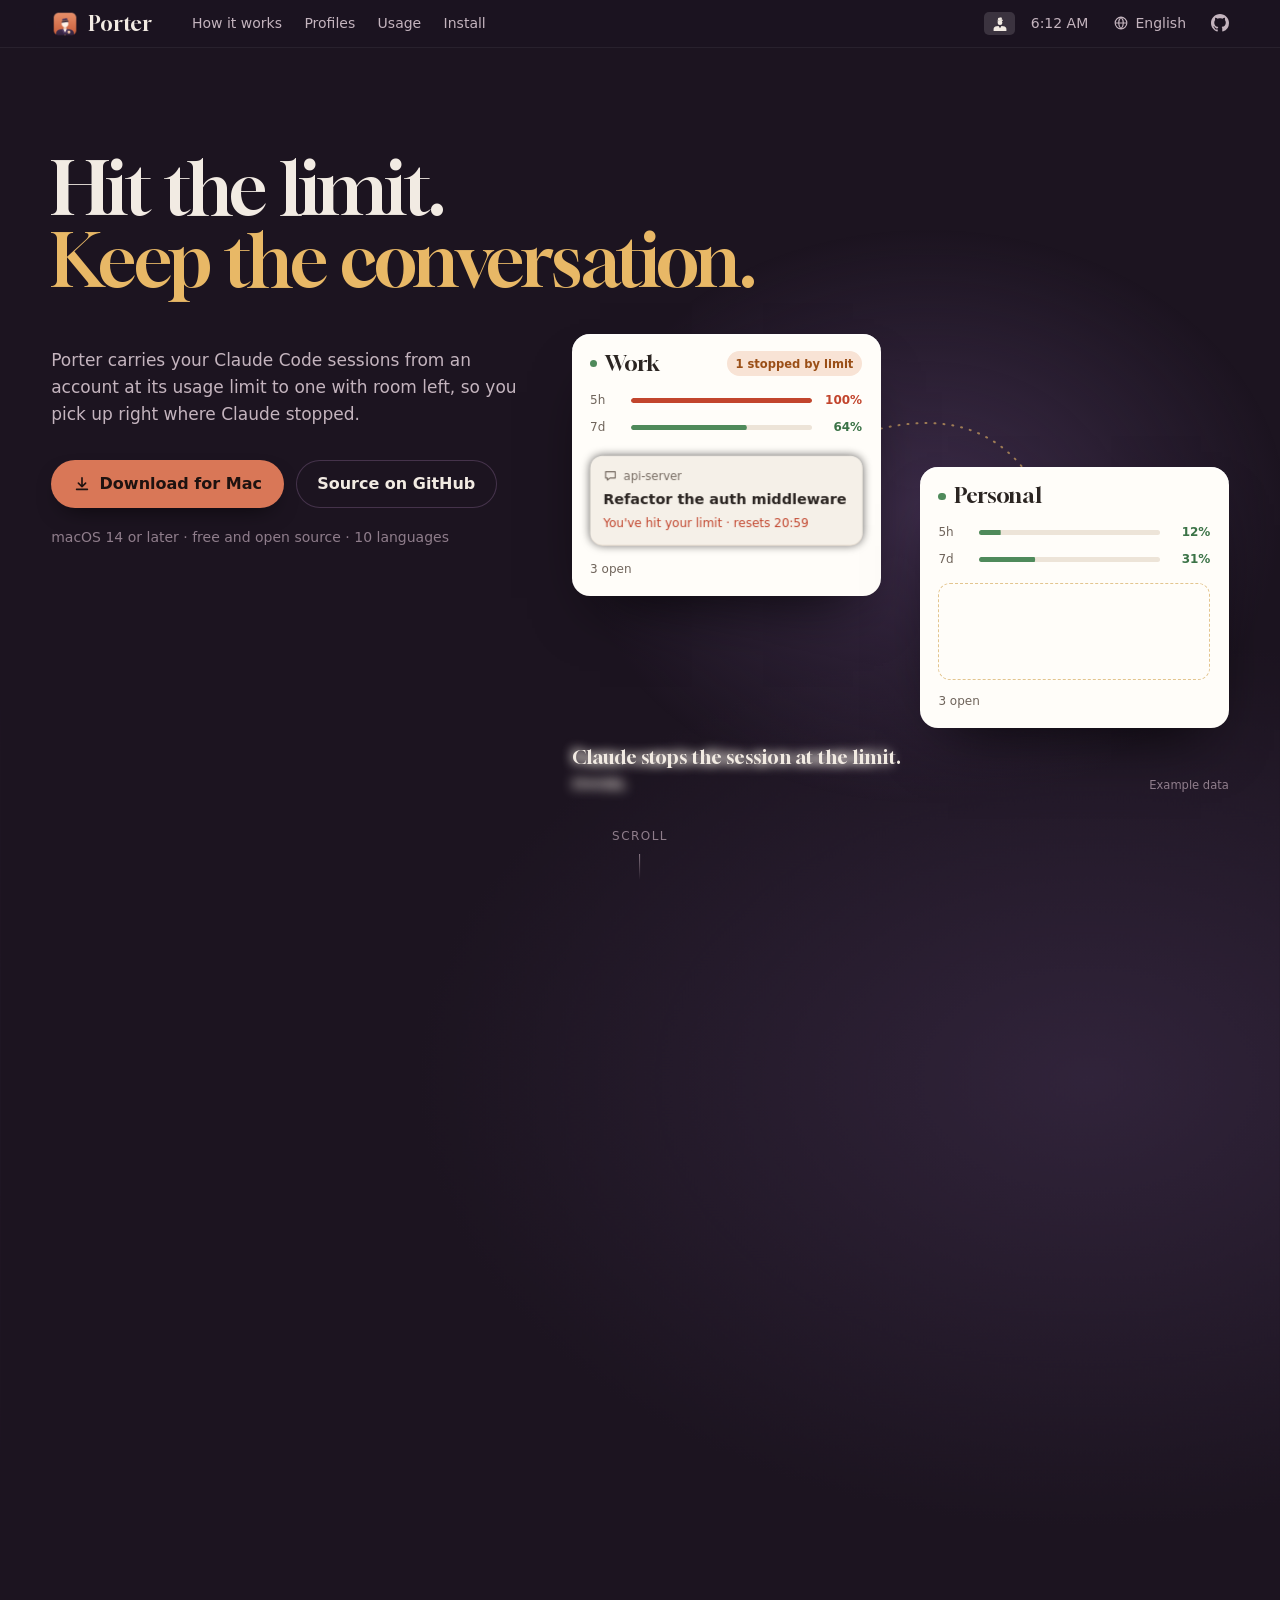
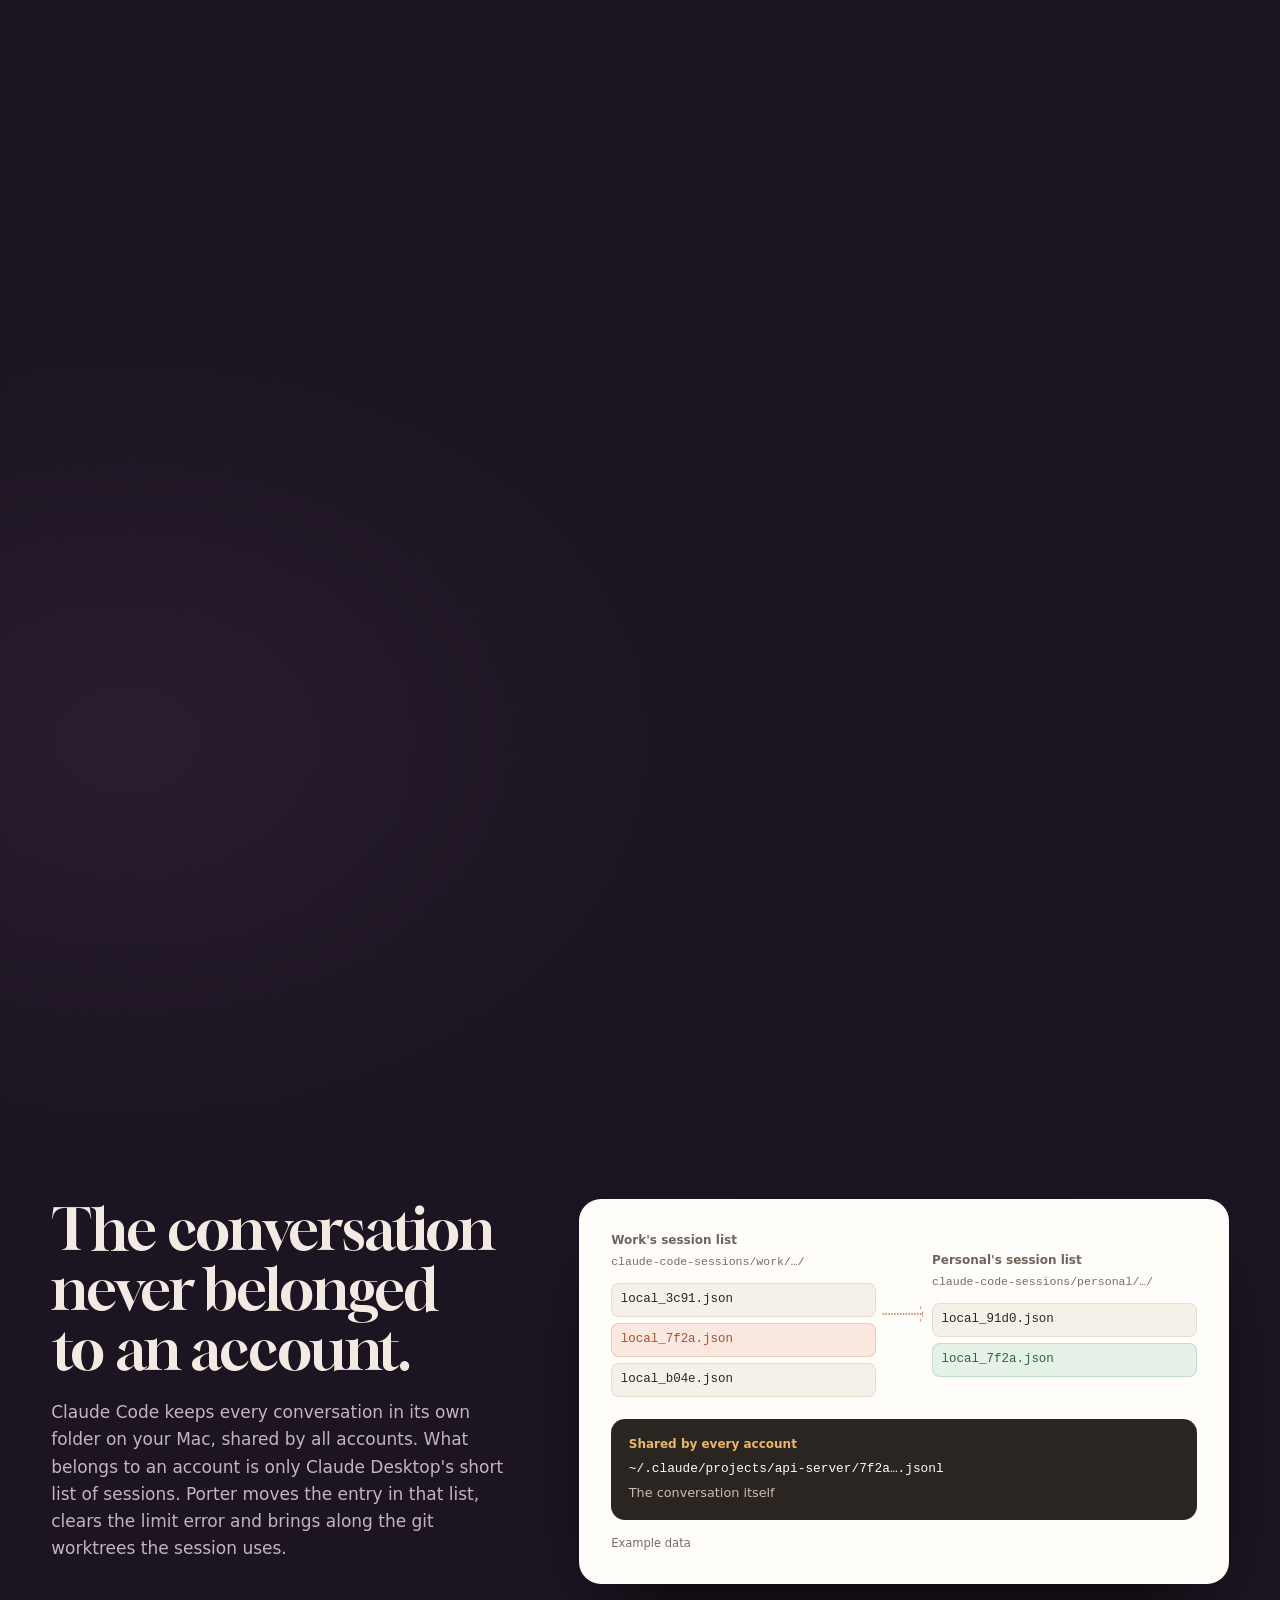
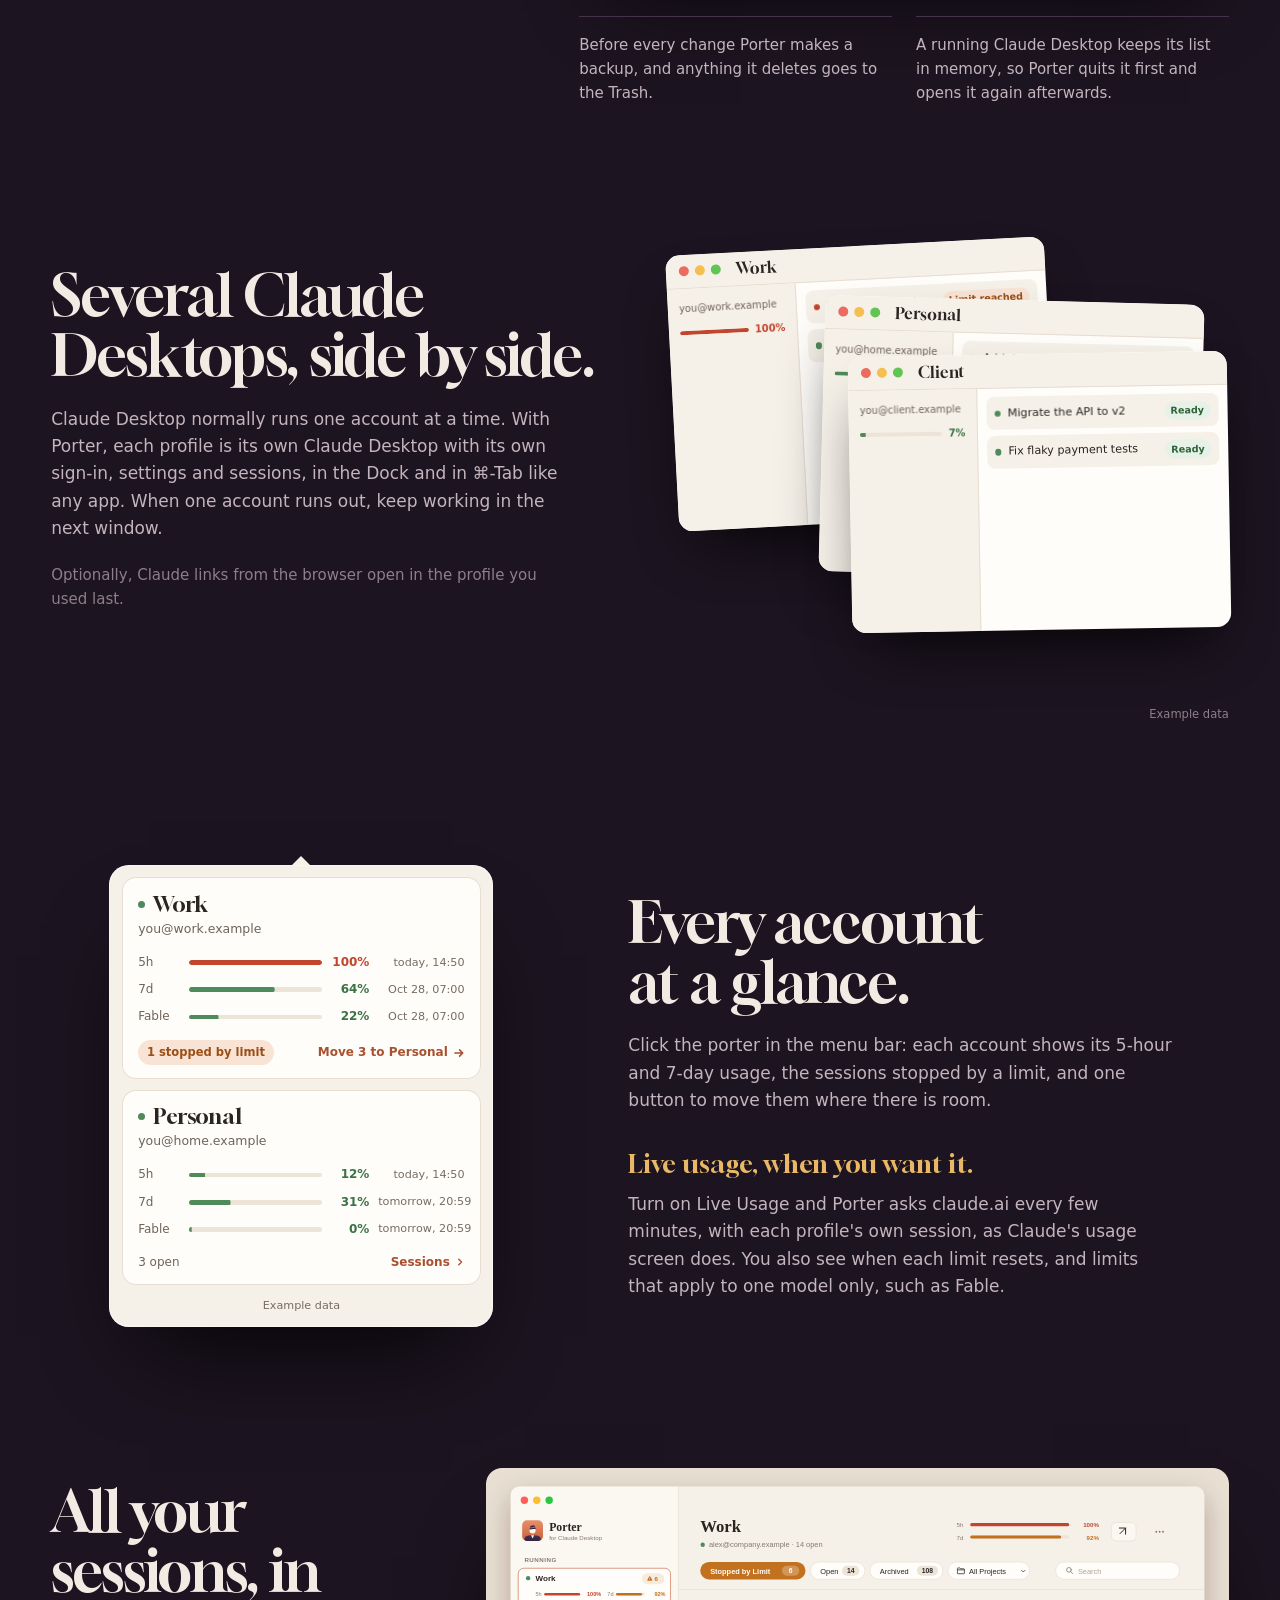
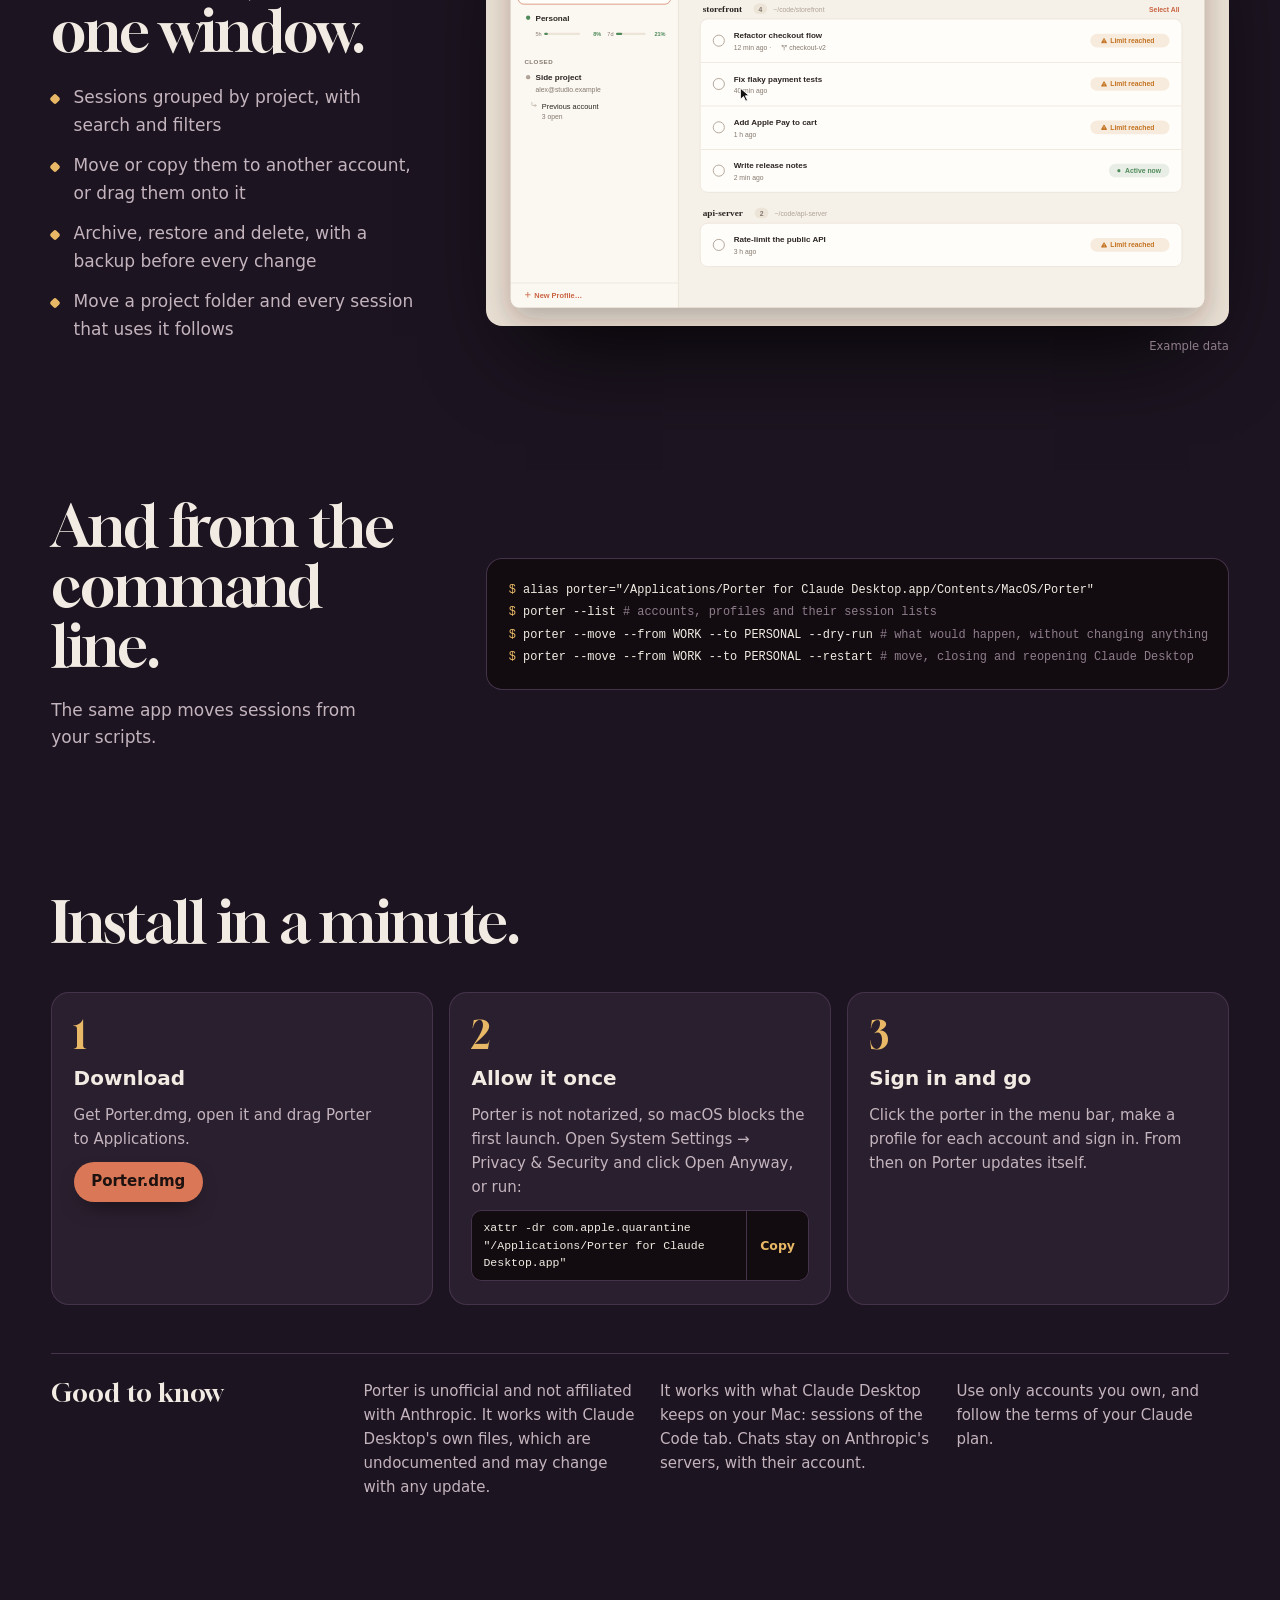
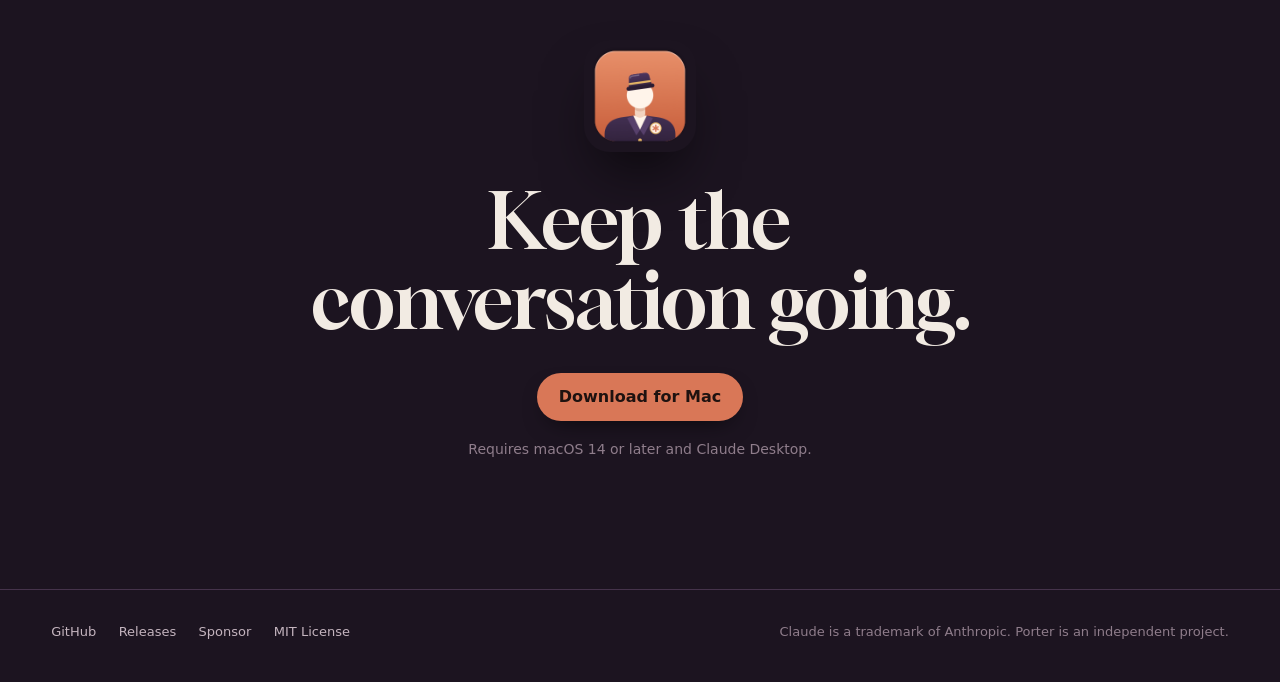
==== commit f8b7c41e: "Verify the site for Google Search Console Co-Authored-By: Claude Opus 5.5 <noreply@anthropic.com>" ====
--- a/docs/index.html
+++ b/docs/index.html
@@ -17,6 +17,7 @@
 <link rel="alternate" hreflang="ko" href="https://matteogilioli.github.io/porter-for-claude-desktop/ko/">
 <link rel="alternate" hreflang="ru" href="https://matteogilioli.github.io/porter-for-claude-desktop/ru/">
 <link rel="alternate" hreflang="x-default" href="https://matteogilioli.github.io/porter-for-claude-desktop/">
+<meta name="google-site-verification" content="W7OjzBVkO4PbXHlbATCozKmhWCui5hOoUjtQkoMHQnA">
 <meta name="theme-color" content="#1c1420">
 <meta name="color-scheme" content="dark">
 <meta property="og:type" content="website">
